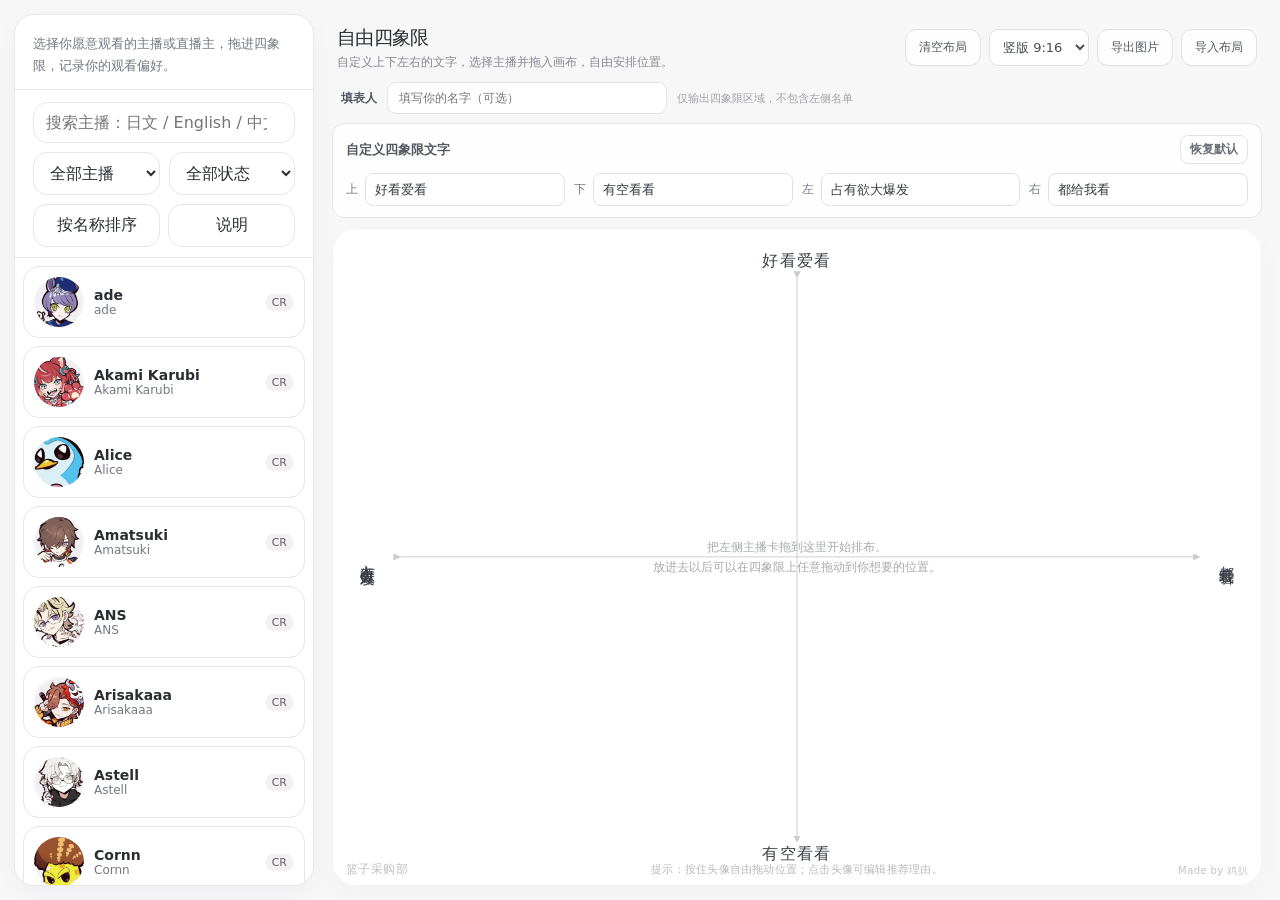
==== free-quadrant.html @ ad7098bc "Add files via upload" ====
<!doctype html>
<html lang="zh-CN">
<head>
<meta charset="utf-8">
<meta name="viewport" content="width=device-width, initial-scale=1">
<title>VTuber 观看偏好四象限</title>
<style>
:root{--bg:#f3f1f2;--panel:#ffffff;--ink:#262429;--muted:#76727a;--line:#ded8de;--deep:#31333a;--shadow:0 14px 36px rgba(61,53,61,.08)}
*{box-sizing:border-box}
html,body{height:100%}
body{margin:0;font-family:"Noto Sans SC","PingFang SC","Microsoft YaHei","Source Han Sans SC","Noto Sans CJK SC",system-ui,sans-serif;background:linear-gradient(180deg,#f8f6f7,#f0edf0);color:var(--ink);overflow:hidden}
button,input,select{font:inherit}
button{cursor:pointer}
.serif{font-family:"Noto Sans SC","PingFang SC","Microsoft YaHei","Source Han Sans SC","Noto Sans CJK SC",system-ui,sans-serif}
.app{display:grid;grid-template-columns:300px minmax(0,1fr);gap:14px;height:100vh;padding:14px}
.panel{background:var(--panel);border:1px solid var(--line);border-radius:22px;box-shadow:var(--shadow);overflow:hidden;min-width:0}
.main{background:transparent;border:none;box-shadow:none;overflow:visible}
.sidebar{display:flex;flex-direction:column;min-height:0}
.side-head{padding:18px 18px 12px;border-bottom:1px solid var(--line)}
.side-head h1{display:none}
.side-head p{margin:0;font-size:13px;line-height:1.7;color:var(--muted)}
.controls{padding:12px 18px 10px;display:grid;grid-template-columns:1fr 1fr;gap:9px;border-bottom:1px solid var(--line)}
.controls input,.controls select,.controls button{width:100%;border:1px solid var(--line);border-radius:14px;padding:10px 12px;background:#fff;color:var(--ink)}
.controls .search{grid-column:1/-1}
.controls .actions{grid-column:1/-1;display:flex;gap:8px}
.list{flex:1;overflow:auto;padding:8px;display:flex;flex-direction:column;gap:8px;min-height:0}
.member{display:grid;grid-template-columns:50px 1fr auto;align-items:center;gap:10px;padding:10px;border:1px solid var(--line);border-radius:16px;background:#fff;transition:.15s ease}
.member:hover{transform:translateY(-1px);box-shadow:0 6px 18px rgba(70,40,50,.07)}
.member.dragging{opacity:.55}
.avatar{width:50px;height:50px;border-radius:50%;display:grid;place-items:center;color:#fff;font-weight:700;font-size:14px;user-select:none;box-shadow:inset 0 0 0 2px rgba(255,255,255,.18)}
.member .meta{min-width:0}
.member strong,.member span{display:block;white-space:nowrap;overflow:hidden;text-overflow:ellipsis}
.member strong{font-size:14px}
.member span{font-size:12px;color:var(--muted)}
.member small{padding:2px 7px;border-radius:999px;background:#f5f0f2;color:#675f68;font-size:11px}
.main{display:flex;flex-direction:column;min-height:0;padding:10px 10px 0}
.topbar{display:flex;justify-content:space-between;align-items:flex-start;gap:10px;flex-wrap:wrap;margin-bottom:8px;padding:2px 6px 0}
.topbar h2{margin:0 0 4px;font-size:19px;font-weight:600;color:#3a3940}
.topbar p{margin:0;color:var(--muted);font-size:12.5px;line-height:1.55}
.topbar .btns{display:flex;gap:8px;flex-wrap:wrap}
.toolbtn{border:1px solid var(--line);border-radius:12px;padding:9px 12px;background:#fff;color:#403c43}
.toolbtn:hover{border-color:#d7bcc6;background:#fff9fb}
.stage{flex:1;min-height:0;display:flex;padding:0}
.board{position:relative;flex:1;width:100%;height:100%;min-height:0;background:transparent;border:none;border-radius:28px;box-shadow:none;overflow:hidden}
.board::before{content:"";position:absolute;inset:0;background:linear-gradient(90deg,#f6eaf0 0 50%,#e8f0f7 50% 100%)}
.board::after{content:"";position:absolute;inset:0;background:linear-gradient(180deg,transparent 0 50%,transparent 50% 100%)}
.board-frame{position:absolute;inset:0;border-radius:28px;box-shadow:inset 0 0 0 1px rgba(95,92,102,.16);pointer-events:none;z-index:1}
.board-credit{position:absolute;right:16px;bottom:11px;z-index:2;pointer-events:none;display:flex;flex-direction:column;align-items:flex-end;gap:4px;font-family:"Noto Sans SC","Microsoft YaHei",system-ui,sans-serif;color:#707078;letter-spacing:.025em}.board-credit .byline{font-size:9px;font-weight:400;opacity:.48}.board-credit .dept{font-size:12px;font-weight:400;opacity:.48}
@media(max-width:980px){.board-credit{right:10px;bottom:8px;font-size:9px;opacity:.30}}

.quad-overlay{position:absolute;inset:0;pointer-events:none;background:linear-gradient(180deg,transparent 0 50%,rgba(237,232,246,.92) 50% 100%),linear-gradient(90deg,transparent 0 50%,rgba(232,241,233,.92) 50% 100%);mix-blend-mode:multiply;opacity:.96}
.axis-svg{position:absolute;inset:0;pointer-events:none}
.axis-label{position:absolute;z-index:2;font-weight:600;color:var(--deep);text-shadow:none;letter-spacing:.01em;font-family:"Noto Sans SC","PingFang SC","Microsoft YaHei","Source Han Sans SC","Noto Sans CJK SC",system-ui,sans-serif}
.axis-label.top{top:26px;left:50%;transform:translateX(-50%);font-size:clamp(17px,1.45vw,24px)}
.axis-label.bottom{bottom:24px;left:50%;transform:translateX(-50%);font-size:clamp(17px,1.45vw,24px)}
.axis-label.left{left:24px;top:50%;transform:translateY(-50%);writing-mode:vertical-rl;font-size:clamp(16px,1.35vw,22px)}
.axis-label.right{right:24px;top:50%;transform:translateY(-50%);writing-mode:vertical-rl;font-size:clamp(16px,1.35vw,22px)}
.board-hint{position:absolute;inset:auto 0 14px 0;text-align:center;z-index:2;color:#8f8a92;font-size:11.5px;pointer-events:none;letter-spacing:.02em}
.placed-layer{position:absolute;inset:0;z-index:4}
.card{position:absolute;transform:translate(-50%,-50%);display:flex;flex-direction:column;align-items:center;gap:6px;min-width:92px;max-width:170px;touch-action:none;user-select:none}
.card.selected .avatar{outline:3px solid rgba(229,57,85,.18)}
.card .avatar{width:64px;height:64px;font-size:15px;box-shadow:0 8px 18px rgba(70,40,50,.12)}
.card .name{font-size:13px;font-weight:700;text-align:center;line-height:1.2;padding:0 4px;word-break:break-word}
.card .sub{font-size:11px;color:var(--muted);text-align:center;line-height:1.2;padding:0 4px}
.card .note{font-size:12px;line-height:1.35;text-align:center;color:#55545a;background:none;border:0;border-radius:0;padding:0;max-width:180px;white-space:nowrap;overflow:hidden;text-overflow:ellipsis;box-shadow:none;cursor:pointer}
.card .note-input{width:148px;min-height:46px;max-height:110px;resize:vertical;overflow:auto;border:1px solid #e4cfd9;border-radius:10px;background:rgba(255,255,255,.95);padding:6px 8px;font-size:12px;line-height:1.4;font-family:inherit;color:#49414a;text-align:left;touch-action:auto;user-select:text;outline-offset:2px;box-shadow:0 4px 12px rgba(70,40,50,.05)}.card .note-input:focus{outline:2px solid #eeafc0}.card .edit-row{display:flex;align-items:flex-start;gap:4px}.card .confirm-note{border:0;border-radius:0;padding:4px 5px;background:transparent;color:#59605f;font-weight:500;font-size:20px;cursor:pointer}.card .confirm-note:hover{color:#222}.card .tools{display:none;position:absolute;top:-12px;right:-4px;gap:4px}
.card.selected .tools{display:flex}
.iconbtn{width:26px;height:26px;border-radius:999px;border:1px solid #e6d7de;background:#fff;color:#665f68;display:grid;place-items:center;padding:0;box-shadow:0 4px 10px rgba(70,40,50,.06)}
.empty{position:absolute;inset:0;display:grid;place-items:center;padding:30px;text-align:center;color:#8c8790;z-index:1;pointer-events:none;font-size:13px;line-height:1.7}
@media(max-width:980px){body{overflow:auto} .app{grid-template-columns:1fr;height:auto;min-height:100vh} .sidebar{max-height:40vh} .main{min-height:70vh;padding:10px 0 0} .topbar{padding:0 8px} .stage{min-height:72vh} .board{width:100%;height:100%;border-radius:22px}}

/* Editorial redesign: a quiet, unified color field and precise center-cross geometry. */
:root { --ink:#2a2d34; --muted:#737781; --line:#e6e6e8; --deep:#34373e; --shadow:0 14px 34px rgba(30,34,44,.055); }
body { background:#f7f7f8; color:var(--ink); }
.app { gap:14px; padding:14px; }
.panel.sidebar { background:#fff; border:1px solid #e8e8ea; border-radius:20px; box-shadow:0 8px 25px rgba(34,37,45,.035); }
.main { padding:5px 4px 0; }
.topbar { margin:0 0 12px; padding:6px 5px 0; align-items:center; }
.topbar h2 { margin:0 0 3px; font-size:19px; font-weight:590; letter-spacing:-.035em; color:#292d34; }
.topbar p { color:#868791; font-size:12px; line-height:1.35; max-width:690px; }
.toolbtn { border:1px solid #e2e3e6; border-radius:11px; color:#555963; font-size:12px; font-weight:500; padding:9px 13px; background:rgba(255,255,255,.76); box-shadow:0 1px 1px rgba(30,35,43,.018); }
.toolbtn:hover { background:#fff; border-color:#c9cbd0; }
.stage { display:flex; flex:1; min-height:0; padding:0; }
.board { position:relative; flex:1; width:100%; height:100%; min-height:0; border-radius:24px; overflow:hidden; background:#f4ebef; box-shadow:0 10px 30px rgba(47,47,53,.035); }
.board::before,.board::after,.quad-overlay { display:none !important; }
.board-frame { z-index:3; border-radius:24px; box-shadow:inset 0 0 0 1px rgba(40,45,52,.075); }
.quad-grid { position:absolute; inset:0; display:grid; grid-template-columns:1fr 1fr; grid-template-rows:1fr 1fr; pointer-events:none; z-index:0; }
.quad { min-width:0; min-height:0; }
.q-pink { background:#f4e8ed; }
.q-blue { background:#e8eef5; }
.q-purple { background:#eee9f3; }
.q-green { background:#e7eee8; }
.axis-svg { position:absolute; inset:0; width:100%; height:100%; display:block; z-index:1; pointer-events:none; }
.axis-svg line { stroke:#555760; stroke-width:1.2; opacity:.72; }
.axis-svg marker path { fill:#555760; }
.axis-label { z-index:2; font-family:"Noto Sans SC","PingFang SC","Microsoft YaHei","Source Han Sans SC","Noto Sans CJK SC",system-ui,sans-serif; font-weight:500; color:#383b41 !important; letter-spacing:.09em; text-shadow:none; }
.axis-label.top { top:23px; font-size:clamp(16px,1.25vw,21px); }
.axis-label.bottom { bottom:21px; font-size:clamp(16px,1.25vw,21px); }
.axis-label.left { left:26px; font-size:clamp(15px,1.15vw,19px); }
.axis-label.right { right:26px; font-size:clamp(15px,1.15vw,19px); }
.board-hint { color:#777b84; font-size:10.5px; bottom:9px; opacity:.75; }
.empty { color:#747680; font-size:12px; line-height:1.7; }
.placed-layer { z-index:5; }
@media(max-width:980px) { .main{padding:10px 0 0} .stage{min-height:72vh} .board{border-radius:20px} .axis-label.left{left:12px}.axis-label.right{right:12px} }


/* v1455: minimal white canvas while retaining free-drag coordinates */
.board { background:#ffffff; box-shadow:0 10px 30px rgba(39,43,49,.025); }
.quad-grid .quad { background:#ffffff !important; }
.board-frame { box-shadow:inset 0 0 0 1px rgba(49,53,61,.065); }
.axis-svg line { stroke:#b9babd; stroke-width:1; opacity:.75; }
.axis-svg marker path { fill:#b9babd; }
.axis-label { color:#3c4047 !important; font-weight:500; }
.board-hint { color:#a0a2a7; }
.empty { color:#a7a9ad; }

.mobile-instruction[hidden]{display:none!important}
/* Mobile adaptation: canvas-first, searchable bottom drawer. */
.mobile-open,.drawer-handle,.drawer-backdrop,.mobile-instruction{display:none}
@media(max-width:980px){
 html,body{height:100%;overflow:hidden}
 body{background:#fff}
 .app{height:100dvh;min-height:0;display:block;padding:0;overflow:hidden}
 .main{height:100dvh;padding:10px 8px max(8px,env(safe-area-inset-bottom));display:flex;flex-direction:column;overflow:hidden}
 .topbar{flex:0 0 auto;margin:0 0 8px;padding:2px 3px;gap:5px;align-items:center}
 .topbar h2{font-size:15px;margin:0}
 .topbar p{display:none}
 .topbar .btns{gap:4px}
 .topbar .toolbtn{font-size:10px;padding:7px 8px;border-radius:9px}
 .mobile-open{display:inline-flex;align-items:center;gap:5px;background:#30353d;color:#fff;border:0;border-radius:10px;padding:9px 11px;font-size:12px;min-height:36px}
 .stage{flex:1;min-height:0;padding:0;display:flex}
 .board{height:100%;width:100%;min-height:0;min-width:0;border-radius:14px;flex:1}
 .board-frame{border-radius:14px}
 .axis-label.top{top:14px;font-size:13px;letter-spacing:.04em}
 .axis-label.bottom{bottom:14px;font-size:13px;letter-spacing:.04em}
 .axis-label.left{left:4px;font-size:12px;letter-spacing:.03em}
 .axis-label.right{right:4px;font-size:12px;letter-spacing:.03em}
 .board-hint,.empty{display:none !important}
 .card{min-width:58px;max-width:112px;gap:3px}
 .card .avatar{width:47px;height:47px;font-size:12px}
 .card .name{font-size:10px;line-height:1.1}
 .card .sub{font-size:9px;line-height:1.1}
 .card .note{font-size:10px;max-width:104px}
 .card .note-input{width:118px;font-size:12px;min-height:37px}
 .card .confirm-note{font-size:18px}
 .sidebar{position:fixed;z-index:40;left:0;right:0;bottom:0;top:auto;height:min(76dvh,680px);max-height:none!important;border-radius:20px 20px 0 0!important;background:#fff;box-shadow:0 -15px 55px rgba(0,0,0,.17)!important;transform:translateY(105%);transition:transform .25s ease;display:flex;overflow:hidden}
 .sidebar.is-open{transform:translateY(0)}
 .drawer-handle{display:block;width:38px;height:4px;background:#d3d4d8;border-radius:99px;margin:10px auto 0}
 .side-head{padding:9px 18px 11px}
 .side-head p{font-size:12px}
 .controls{padding:10px 12px}
 .list{overflow-y:auto;overscroll-behavior:contain;-webkit-overflow-scrolling:touch}
 .member{touch-action:manipulation;cursor:pointer}
 .member.is-picked{border-color:#586779;background:#f3f6f9;outline:1px solid #8997a7}
 .drawer-backdrop{display:none;position:fixed;inset:0;z-index:35;background:rgba(20,24,32,.25)}
 .drawer-backdrop.is-open{display:block}
 .mobile-instruction{display:block;position:absolute;left:50%;bottom:40px;transform:translateX(-50%);z-index:8;background:#30353de8;color:#fff;border-radius:20px;padding:9px 13px;font-size:11px;white-space:nowrap;pointer-events:none}
 .card .tools{top:-11px;right:3px}
}
@media(max-width:540px) and (orientation:landscape){.sidebar{height:94dvh}.topbar h2{font-size:13px}.topbar .toolbtn{padding:5px 6px}.topbar{margin-bottom:4px}}

.creator-line{display:flex;align-items:center;gap:10px;padding:0 9px 9px;color:#555963;font-size:12px;flex:0 0 auto}
.creator-line label{font-weight:600;white-space:nowrap}
.creator-line input{flex:0 1 280px;min-width:110px;border:1px solid #e1e3e8;background:white;border-radius:9px;padding:8px 11px;font:inherit;color:#343740;outline:none}
.creator-line input:focus{border-color:#959dab}
.creator-line span{font-size:11px;color:#a1a2a6}
@media(max-width:980px){.creator-line{padding:0 4px 7px;gap:7px}.creator-line input{flex:1;max-width:230px;padding:7px 9px}.creator-line span{display:none}}

/* Credits live inside the quadrant frame near the bottom corners. */
.stage{flex-direction:column;}
.stage>.board{flex:1 1 auto;height:auto;min-height:0;}
.board-footer{position:absolute;left:0;right:0;bottom:8px;z-index:2;pointer-events:none;display:flex;align-items:flex-end;justify-content:space-between;gap:12px;padding:0 14px;font-family:"Noto Sans SC","PingFang SC","Microsoft YaHei",system-ui,sans-serif;letter-spacing:.025em;}
.board-footer .footer-dept{font-size:12px;font-weight:500;color:rgba(112,112,120,.46);}
.board-footer .footer-byline{font-size:10px;font-weight:400;color:rgba(112,112,120,.42);}
@media(max-width:980px){.stage>.board{height:auto;min-height:0}.board-footer{bottom:7px;padding:0 10px}.board-footer .footer-dept{font-size:11px}.board-footer .footer-byline{font-size:9px}}

.axis-editor{margin:0 0 10px;padding:11px 13px;border:1px solid #e3e5e9;border-radius:12px;background:rgba(255,255,255,.86);display:flex;flex-direction:column;gap:9px}
.axis-editor-head{display:flex;align-items:center;justify-content:space-between;gap:10px;color:#555963;font-size:13px;font-weight:600}
.axis-editor-head button{border:1px solid #e1e3e8;background:#fff;border-radius:8px;padding:5px 9px;color:#6c7079;font-size:12px;cursor:pointer}
.axis-fields{display:grid;grid-template-columns:repeat(4,minmax(0,1fr));gap:9px}
.axis-fields label{display:flex;align-items:center;gap:7px;color:#777b84;font-size:12px;min-width:0}
.axis-fields input{min-width:0;width:100%;box-sizing:border-box;border:1px solid #dfe1e6;border-radius:8px;padding:8px 9px;background:#fff;color:#383b41;font:inherit;font-size:13px;outline:none}
.axis-fields input:focus{border-color:#9ba4b5;box-shadow:0 0 0 2px rgba(155,164,181,.12)}
@media(max-width:980px){.axis-editor{margin:0 0 8px;padding:9px}.axis-fields{grid-template-columns:repeat(2,minmax(0,1fr));gap:8px}.axis-fields input{padding:7px 8px}}

/* One exclusive kami-oshi, drawn with browser-native CSS + SVG (no image asset). */
.card .oshi-avatar-wrap{position:relative;width:64px;height:64px;flex:none;overflow:visible}
.card .oshi-avatar-wrap>.avatar{width:100%;height:100%;box-sizing:border-box}
.card.is-oshi .oshi-avatar-wrap>.avatar{outline:3px solid #e2aa31;outline-offset:1px;box-shadow:0 0 0 1px rgba(255,228,159,.8),0 0 9px rgba(224,168,49,.18)}
.card.is-oshi.selected .avatar{outline:3px solid #e2aa31}
.oshi-arc{position:absolute;inset:-12px -12px auto auto;width:calc(100% + 24px);height:calc(100% + 24px);overflow:visible;pointer-events:none;filter:drop-shadow(0 1px 1px rgba(255,255,255,.7))}
.oshi-arc text{font-family:"Noto Sans SC","PingFang SC","Microsoft YaHei",sans-serif;font-size:22px;font-weight:800;fill:#bd8514;stroke:#fff9e8;stroke-width:2.8px;paint-order:stroke fill;letter-spacing:1px}
.card .iconbtn.oshi-toggle{width:auto;min-width:56px;border-radius:13px;font-size:11px;font-weight:650;padding:0 7px;white-space:nowrap}
.card.is-oshi .iconbtn.oshi-toggle{color:#8c6316;border-color:#e5c57b;background:#fff6df}
@media(max-width:980px){.card .oshi-avatar-wrap{width:47px;height:47px}.oshi-arc{inset:-10px -10px auto auto;width:calc(100% + 20px);height:calc(100% + 20px)}}

/* Stable selection toolbar outside draggable avatars; touch-friendly. */
.selection-bar[hidden]{display:none!important}
.selection-bar{display:flex;flex:0 0 auto;align-items:center;gap:8px;min-height:38px;padding:5px 10px;margin:0 8px 8px;border:1px solid #e5e2dc;border-radius:11px;background:#fffdf9;box-shadow:0 2px 9px rgba(40,35,24,.035);font-family:inherit}
.selection-name{font-size:12px;font-weight:650;color:#555760;min-width:0;overflow:hidden;text-overflow:ellipsis;white-space:nowrap;flex:1}
.selection-bar button{touch-action:manipulation;white-space:nowrap;border-radius:8px;padding:7px 10px;border:1px solid #e7e2d5;background:white;color:#4b4f55;font-size:12px;cursor:pointer}
.selection-bar .selection-oshi{border-color:#e1be72;background:#fff8e8;color:#9c6d17;font-weight:700}
.selection-bar .selection-oshi.is-active{background:#e4ac34;color:#fff;border-color:#cb9829}
.selection-bar .selection-close{font-size:17px;padding:4px 9px}
.card .tools .oshi-toggle{display:none!important}
@media(max-width:980px){.selection-bar{margin:0 4px 6px;padding:4px 6px;gap:4px;min-height:32px}.selection-bar button{padding:6px 7px;font-size:10px}.selection-name{font-size:10px}}
</style>
</head>
<body>
<div class="drawer-backdrop" id="drawerBackdrop"></div>
<div class="app">
  <aside class="panel sidebar" id="mobileDrawer">
    <div class="drawer-handle"></div>
    <div class="side-head">
      
      <p>选择你愿意观看的主播或直播主，拖进四象限，记录你的观看偏好。</p>
    </div>
    <div class="controls">
      <input id="search" class="search" type="search" placeholder="搜索主播：日文 / English / 中文">
      <select id="branch" aria-label="所属团体"><option value="all">全部主播</option><option value="NIJISANJI">NIJISANJI</option><option value="VSPO">VSPO!</option><option value="CR">Crazy Raccoon</option><option value="NEO">Neo-Porte</option></select>
      <select id="status"><option value="all">全部状态</option><option value="placed">只看已放置</option><option value="unplaced">只看未放置</option></select>
      <div class="actions"><button id="toggleSort">按名称排序</button><button id="help">说明</button></div>
    </div>
    <div id="list" class="list"></div>
  </aside>

  <main class="panel main">
    <div class="topbar">
      <div>
        <h2>自由四象限</h2>
        <p>自定义上下左右的文字，选择主播并拖入画布，自由安排位置。</p>
      </div>
      <div class="btns">
        <button type="button" class="mobile-open" id="mobileOpen">☰ 选主播</button>
        <button class="toolbtn" id="clear">清空布局</button>
        <select id="exportRatio" aria-label="导出图片比例" title="选择图片比例" style="border:1px solid #dfe1e5;border-radius:9px;background:#fff;color:#4a4d55;padding:8px 9px;font-size:13px"><option value="portrait">竖版 9:16</option><option value="landscape">横版 4:3</option></select>
        <button class="toolbtn" id="export">导出图片</button>
        <button class="toolbtn" id="import">导入布局</button>
      </div>
    </div>
    <div class="creator-line"><label for="creatorName">填表人</label><input id="creatorName" type="text" maxlength="40" placeholder="填写你的名字（可选）" autocomplete="off" aria-label="填表人名字"><span>仅输出四象限区域，不包含左侧名单</span></div>
    <section class="axis-editor" aria-label="自定义四象限文字">
      <div class="axis-editor-head"><span>自定义四象限文字</span><button type="button" id="resetAxisLabels">恢复默认</button></div>
      <div class="axis-fields">
        <label for="axisTop">上 <input id="axisTop" type="text" maxlength="24" value="好看爱看" aria-label="上方文字"></label>
        <label for="axisBottom">下 <input id="axisBottom" type="text" maxlength="24" value="有空看看" aria-label="下方文字"></label>
        <label for="axisLeft">左 <input id="axisLeft" type="text" maxlength="24" value="占有欲大爆发" aria-label="左侧文字"></label>
        <label for="axisRight">右 <input id="axisRight" type="text" maxlength="24" value="都给我看" aria-label="右侧文字"></label>
      </div>
    </section>
    <div id="selectionBar" class="selection-bar" hidden><span id="selectionName" class="selection-name"></span><button type="button" id="selectionOshi" class="selection-oshi">设为神推</button><button type="button" id="selectionEdit" class="selection-edit">编辑理由</button><button type="button" id="selectionClose" class="selection-close" aria-label="取消选中">×</button></div>
    <div class="stage">
      <div id="board" class="board">
        <div class="board-frame"></div>
        <div class="quad-grid" aria-hidden="true"><div class="quad q-pink"></div><div class="quad q-blue"></div><div class="quad q-purple"></div><div class="quad q-green"></div></div>
        
        <svg class="axis-svg" viewBox="0 0 1000 760" preserveAspectRatio="none" aria-hidden="true">
          <defs>
            <marker id="arrowEnd" markerWidth="8" markerHeight="8" refX="4" refY="4" orient="auto">
              <path d="M0,0 L8,4 L0,8 z" fill="#555760"></path>
            </marker>
          </defs>
          <line x1="500" y1="54" x2="500" y2="706" stroke="#555760" stroke-width="1.2" marker-start="url(#arrowEnd)" marker-end="url(#arrowEnd)"/>
          <line x1="70" y1="380" x2="930" y2="380" stroke="#555760" stroke-width="1.2" marker-start="url(#arrowEnd)" marker-end="url(#arrowEnd)"/>
        </svg>
        <div class="axis-label top">好看爱看</div>
        <div class="axis-label bottom">有空看看</div>
        <div class="axis-label left">占有欲大爆发</div>
        <div class="axis-label right">都给我看</div>
        <div id="empty" class="empty">把左侧主播卡拖到这里开始排布。<br>放进去以后可以在四象限上任意拖动到你想要的位置。</div>
        <div id="placed" class="placed-layer"></div>
        <div class="mobile-instruction" id="mobileInstruction" hidden>点击画布放置所选主播</div>
        <div class="board-hint">提示：按住头像自由拖动位置；点击头像可编辑推荐理由。</div>
        <div class="board-footer" aria-hidden="true"><span class="footer-dept">篮子采购部</span><span class="footer-byline">Made by 鸡扒</span></div>
      </div>
    </div>
  </main>
</div>

<script>
const MEMBERS = [
  {
    "id": "jp-1",
    "branch": "JP",
    "jp": "愛園愛美",
    "en": "Aizono Manami",
    "cn": "",
    "aliases": []
  },
  {
    "id": "jp-2",
    "branch": "JP",
    "jp": "赤城ウェン",
    "en": "Akagi Wen",
    "cn": "",
    "aliases": []
  },
  {
    "id": "jp-3",
    "branch": "JP",
    "jp": "赤羽葉子",
    "en": "Akabane Youko",
    "cn": "",
    "aliases": []
  },
  {
    "id": "jp-4",
    "branch": "JP",
    "jp": "明楽レイ",
    "en": "Akira Ray",
    "cn": "",
    "aliases": []
  },
  {
    "id": "jp-5",
    "branch": "JP",
    "jp": "飛鳥ひな",
    "en": "Asuka Hina",
    "cn": "",
    "aliases": []
  },
  {
    "id": "jp-6",
    "branch": "JP",
    "jp": "天ヶ瀬むゆ",
    "en": "Amagase Muyu",
    "cn": "",
    "aliases": []
  },
  {
    "id": "jp-7",
    "branch": "JP",
    "jp": "天宮こころ",
    "en": "Amamiya Kokoro",
    "cn": "",
    "aliases": []
  },
  {
    "id": "jp-8",
    "branch": "JP",
    "jp": "雨森小夜",
    "en": "Amemori Sayo",
    "cn": "",
    "aliases": []
  },
  {
    "id": "jp-9",
    "branch": "JP",
    "jp": "アルス・アルマル",
    "en": "Ars Almal",
    "cn": "",
    "aliases": []
  },
  {
    "id": "jp-10",
    "branch": "JP",
    "jp": "アンジュ・カトリーナ",
    "en": "Ange Katrina",
    "cn": "安洁·卡特莉娜",
    "aliases": []
  },
  {
    "id": "jp-11",
    "branch": "JP",
    "jp": "イ ロハ",
    "en": "Lee Roha",
    "cn": "",
    "aliases": []
  },
  {
    "id": "jp-12",
    "branch": "JP",
    "jp": "家長むぎ",
    "en": "Ienaga Mugi",
    "cn": "",
    "aliases": []
  },
  {
    "id": "jp-13",
    "branch": "JP",
    "jp": "五十嵐梨花",
    "en": "Igarashi Rika",
    "cn": "",
    "aliases": []
  },
  {
    "id": "jp-14",
    "branch": "JP",
    "jp": "石神のぞみ",
    "en": "Ishigami Nozomi",
    "cn": "",
    "aliases": []
  },
  {
    "id": "jp-15",
    "branch": "JP",
    "jp": "五木左京",
    "en": "Itsuki Sakyo",
    "cn": "",
    "aliases": []
  },
  {
    "id": "jp-16",
    "branch": "JP",
    "jp": "伊波ライ",
    "en": "Inami Rai",
    "cn": "",
    "aliases": []
  },
  {
    "id": "jp-17",
    "branch": "JP",
    "jp": "戌亥とこ",
    "en": "Inui Toko",
    "cn": "戌亥床",
    "aliases": []
  },
  {
    "id": "jp-18",
    "branch": "JP",
    "jp": "イブラヒム",
    "en": "Ibrahim",
    "cn": "易卜拉欣",
    "aliases": []
  },
  {
    "id": "jp-19",
    "branch": "JP",
    "jp": "宇佐美リト",
    "en": "Usami Rito",
    "cn": "",
    "aliases": []
  },
  {
    "id": "jp-20",
    "branch": "JP",
    "jp": "宇志海いちご",
    "en": "Ushimi Ichigo",
    "cn": "",
    "aliases": []
  },
  {
    "id": "jp-21",
    "branch": "JP",
    "jp": "卯月コウ",
    "en": "Uzuki Kou",
    "cn": "",
    "aliases": []
  },
  {
    "id": "jp-22",
    "branch": "JP",
    "jp": "海妹四葉",
    "en": "Umise Yotsuha",
    "cn": "",
    "aliases": []
  },
  {
    "id": "jp-23",
    "branch": "JP",
    "jp": "エクス・アルビオ",
    "en": "Ex Albio",
    "cn": "",
    "aliases": []
  },
  {
    "id": "jp-24",
    "branch": "JP",
    "jp": "エトナ クリムソン",
    "en": "Etna Crimson",
    "cn": "",
    "aliases": []
  },
  {
    "id": "jp-25",
    "branch": "JP",
    "jp": "えま★おうがすと",
    "en": "Emma August",
    "cn": "",
    "aliases": []
  },
  {
    "id": "jp-26",
    "branch": "JP",
    "jp": "エリー・コニファー",
    "en": "Eli Conifer",
    "cn": "",
    "aliases": []
  },
  {
    "id": "jp-27",
    "branch": "JP",
    "jp": "える",
    "en": "Elu",
    "cn": "艾露",
    "aliases": []
  },
  {
    "id": "jp-28",
    "branch": "JP",
    "jp": "オ ジユ",
    "en": "Oh Jiyu",
    "cn": "",
    "aliases": []
  },
  {
    "id": "jp-29",
    "branch": "JP",
    "jp": "男虎",
    "en": "Onotora",
    "cn": "",
    "aliases": []
  },
  {
    "id": "jp-30",
    "branch": "JP",
    "jp": "オリバー・エバンス",
    "en": "Oliver Evans",
    "cn": "",
    "aliases": []
  },
  {
    "id": "jp-31",
    "branch": "JP",
    "jp": "魁星",
    "en": "Kaisei",
    "cn": "",
    "aliases": []
  },
  {
    "id": "jp-32",
    "branch": "JP",
    "jp": "甲斐田晴",
    "en": "Kaida Haru",
    "cn": "甲斐田晴",
    "aliases": []
  },
  {
    "id": "jp-33",
    "branch": "JP",
    "jp": "加賀美ハヤト",
    "en": "Kagami Hayato",
    "cn": "加贺美隼人",
    "aliases": []
  },
  {
    "id": "jp-34",
    "branch": "JP",
    "jp": "語部紡",
    "en": "Kataribe Tsumugu",
    "cn": "",
    "aliases": []
  },
  {
    "id": "jp-35",
    "branch": "JP",
    "jp": "蝸堂みかる",
    "en": "Kadou Mikaru",
    "cn": "",
    "aliases": []
  },
  {
    "id": "jp-36",
    "branch": "JP",
    "jp": "叶",
    "en": "Kanae",
    "cn": "叶",
    "aliases": [
      "kanae"
    ]
  },
  {
    "id": "jp-37",
    "branch": "JP",
    "jp": "鏑木ろこ",
    "en": "Kaburaki Roco",
    "cn": "",
    "aliases": []
  },
  {
    "id": "jp-38",
    "branch": "JP",
    "jp": "神永タイガ",
    "en": "Kaminaga Taiga",
    "cn": "",
    "aliases": []
  },
  {
    "id": "jp-39",
    "branch": "JP",
    "jp": "神田笑一",
    "en": "Kanda Shoichi",
    "cn": "",
    "aliases": []
  },
  {
    "id": "jp-40",
    "branch": "JP",
    "jp": "ガオン",
    "en": "Gaon",
    "cn": "",
    "aliases": []
  },
  {
    "id": "jp-41",
    "branch": "JP",
    "jp": "綺沙良",
    "en": "Kisara",
    "cn": "",
    "aliases": []
  },
  {
    "id": "jp-42",
    "branch": "JP",
    "jp": "北小路ヒスイ",
    "en": "Kitakoji Hisui",
    "cn": "",
    "aliases": []
  },
  {
    "id": "jp-43",
    "branch": "JP",
    "jp": "北見遊征",
    "en": "Kitami Yusei",
    "cn": "",
    "aliases": []
  },
  {
    "id": "jp-44",
    "branch": "JP",
    "jp": "雲母たまこ",
    "en": "Kirara Tamako",
    "cn": "",
    "aliases": []
  },
  {
    "id": "jp-45",
    "branch": "JP",
    "jp": "ギルザレンⅢ世",
    "en": "Gilzaren III",
    "cn": "",
    "aliases": []
  },
  {
    "id": "jp-46",
    "branch": "JP",
    "jp": "葛葉",
    "en": "Kuzuha",
    "cn": "葛叶",
    "aliases": [
      "kuzuha"
    ]
  },
  {
    "id": "jp-47",
    "branch": "JP",
    "jp": "倉持めると",
    "en": "Kuramochi Meruto",
    "cn": "",
    "aliases": []
  },
  {
    "id": "jp-48",
    "branch": "JP",
    "jp": "九里詠太",
    "en": "Kuri Eita",
    "cn": "",
    "aliases": []
  },
  {
    "id": "jp-49",
    "branch": "JP",
    "jp": "来栖夏芽",
    "en": "Kurusu Natsume",
    "cn": "",
    "aliases": []
  },
  {
    "id": "jp-50",
    "branch": "JP",
    "jp": "黒井しば",
    "en": "Kuroi Shiba",
    "cn": "",
    "aliases": []
  },
  {
    "id": "jp-51",
    "branch": "JP",
    "jp": "剣持刀也",
    "en": "Kenmochi Toya",
    "cn": "剑持刀也",
    "aliases": []
  },
  {
    "id": "jp-52",
    "branch": "JP",
    "jp": "弦月藤士郎",
    "en": "Genzuki Tojiro",
    "cn": "",
    "aliases": []
  },
  {
    "id": "jp-53",
    "branch": "JP",
    "jp": "小々波いるか",
    "en": "Kokonami Iruka",
    "cn": "",
    "aliases": []
  },
  {
    "id": "jp-54",
    "branch": "JP",
    "jp": "小清水透",
    "en": "Koshimizu Toru",
    "cn": "",
    "aliases": []
  },
  {
    "id": "jp-55",
    "branch": "JP",
    "jp": "梢桃音",
    "en": "Kozue Mone",
    "cn": "",
    "aliases": []
  },
  {
    "id": "jp-56",
    "branch": "JP",
    "jp": "小柳ロウ",
    "en": "Koyanagi Rou",
    "cn": "",
    "aliases": []
  },
  {
    "id": "jp-57",
    "branch": "JP",
    "jp": "佐伯イッテツ",
    "en": "Saiki Ittetsu",
    "cn": "",
    "aliases": []
  },
  {
    "id": "jp-58",
    "branch": "JP",
    "jp": "三枝明那",
    "en": "Saegusa Akina",
    "cn": "三枝明那",
    "aliases": []
  },
  {
    "id": "jp-59",
    "branch": "JP",
    "jp": "早乙女ベリー",
    "en": "Saotome Berry",
    "cn": "",
    "aliases": []
  },
  {
    "id": "jp-60",
    "branch": "JP",
    "jp": "榊ネス",
    "en": "Sakaki Ness",
    "cn": "",
    "aliases": []
  },
  {
    "id": "jp-61",
    "branch": "JP",
    "jp": "酒寄颯馬",
    "en": "Sakayori Soma",
    "cn": "",
    "aliases": []
  },
  {
    "id": "jp-62",
    "branch": "JP",
    "jp": "桜凛月",
    "en": "Sakura Ritsuki",
    "cn": "",
    "aliases": []
  },
  {
    "id": "jp-63",
    "branch": "JP",
    "jp": "笹木咲",
    "en": "Sasaki Saku",
    "cn": "笹木咲",
    "aliases": []
  },
  {
    "id": "jp-64",
    "branch": "JP",
    "jp": "椎名唯華",
    "en": "Shiina Yuika",
    "cn": "椎名唯华",
    "aliases": []
  },
  {
    "id": "jp-65",
    "branch": "JP",
    "jp": "シェリン・バーガンディ",
    "en": "Shellin Burgundy",
    "cn": "",
    "aliases": []
  },
  {
    "id": "jp-66",
    "branch": "JP",
    "jp": "栞葉るり",
    "en": "Shioriha Ruri",
    "cn": "",
    "aliases": []
  },
  {
    "id": "jp-67",
    "branch": "JP",
    "jp": "司賀りこ",
    "en": "Shiga Riko",
    "cn": "",
    "aliases": []
  },
  {
    "id": "jp-68",
    "branch": "JP",
    "jp": "四季凪アキラ",
    "en": "Shikinagi Akira",
    "cn": "四季凪明乐",
    "aliases": []
  },
  {
    "id": "jp-69",
    "branch": "JP",
    "jp": "獅子堂あかり",
    "en": "Shishido Akari",
    "cn": "",
    "aliases": []
  },
  {
    "id": "jp-70",
    "branch": "JP",
    "jp": "シスター・クレア",
    "en": "Sister Claire",
    "cn": "",
    "aliases": []
  },
  {
    "id": "jp-71",
    "branch": "JP",
    "jp": "静凛",
    "en": "Shizuka Rin",
    "cn": "静凛",
    "aliases": []
  },
  {
    "id": "jp-72",
    "branch": "JP",
    "jp": "篠宮ゆの",
    "en": "Shinomiya Yuno",
    "cn": "",
    "aliases": []
  },
  {
    "id": "jp-73",
    "branch": "JP",
    "jp": "渋谷ハジメ",
    "en": "Shibuya Hajime",
    "cn": "涩谷初",
    "aliases": []
  },
  {
    "id": "jp-74",
    "branch": "JP",
    "jp": "白砂あやね",
    "en": "Shirasa Ayane",
    "cn": "",
    "aliases": []
  },
  {
    "id": "jp-75",
    "branch": "JP",
    "jp": "白雪巴",
    "en": "Shirayuki Tomoe",
    "cn": "",
    "aliases": []
  },
  {
    "id": "jp-76",
    "branch": "JP",
    "jp": "城瀬いすみ",
    "en": "Shirose Isumi",
    "cn": "",
    "aliases": []
  },
  {
    "id": "jp-77",
    "branch": "JP",
    "jp": "ジョー・力一",
    "en": "Joe Rikiichi",
    "cn": "小丑力一",
    "aliases": []
  },
  {
    "id": "jp-78",
    "branch": "JP",
    "jp": "周央サンゴ",
    "en": "Suo Sango",
    "cn": "周央珊瑚",
    "aliases": []
  },
  {
    "id": "jp-79",
    "branch": "JP",
    "jp": "健屋花那",
    "en": "Sukoya Kana",
    "cn": "",
    "aliases": []
  },
  {
    "id": "jp-80",
    "branch": "JP",
    "jp": "鈴木勝",
    "en": "Suzuki Masaru",
    "cn": "",
    "aliases": []
  },
  {
    "id": "jp-81",
    "branch": "JP",
    "jp": "鈴原るる",
    "en": "Suzuhara Lulu",
    "cn": "",
    "aliases": []
  },
  {
    "id": "jp-82",
    "branch": "JP",
    "jp": "皇れお",
    "en": "Sumeragi Reo",
    "cn": "",
    "aliases": []
  },
  {
    "id": "jp-83",
    "branch": "JP",
    "jp": "セフィナ",
    "en": "Seffyna",
    "cn": "",
    "aliases": []
  },
  {
    "id": "jp-84",
    "branch": "JP",
    "jp": "セラフ・ダズルガーデン",
    "en": "Seraph Dazzlegarden",
    "cn": "瑟拉夫·黛兹尔花园",
    "aliases": []
  },
  {
    "id": "jp-85",
    "branch": "JP",
    "jp": "千凛あゆむ",
    "en": "Senri Ayumu",
    "cn": "",
    "aliases": []
  },
  {
    "id": "jp-86",
    "branch": "JP",
    "jp": "ソ ナギ",
    "en": "So Nagi",
    "cn": "",
    "aliases": []
  },
  {
    "id": "jp-87",
    "branch": "JP",
    "jp": "ソフィア・ヴァレンタイン",
    "en": "Sophia Valentine",
    "cn": "",
    "aliases": []
  },
  {
    "id": "jp-88",
    "branch": "JP",
    "jp": "空星きらめ",
    "en": "Sorahoshi Kirame",
    "cn": "",
    "aliases": []
  },
  {
    "id": "jp-89",
    "branch": "JP",
    "jp": "鷹宮リオン",
    "en": "Takamiya Rion",
    "cn": "",
    "aliases": []
  },
  {
    "id": "jp-90",
    "branch": "JP",
    "jp": "立伝都々",
    "en": "Tachitsute Toto",
    "cn": "",
    "aliases": []
  },
  {
    "id": "jp-91",
    "branch": "JP",
    "jp": "珠乃井ナナ",
    "en": "Tamanoi Nana",
    "cn": "",
    "aliases": []
  },
  {
    "id": "jp-92",
    "branch": "JP",
    "jp": "塚原大地",
    "en": "Tsukahara Daichi",
    "cn": "",
    "aliases": []
  },
  {
    "id": "jp-93",
    "branch": "JP",
    "jp": "月ノ美兎",
    "en": "Tsukino Mito",
    "cn": "月之美兔",
    "aliases": [
      "委员长"
    ]
  },
  {
    "id": "jp-94",
    "branch": "JP",
    "jp": "でびでび・でびる",
    "en": "Debidebi Debiru",
    "cn": "小恶魔/でび様",
    "aliases": []
  },
  {
    "id": "jp-95",
    "branch": "JP",
    "jp": "デレム カド",
    "en": "Derem Kado",
    "cn": "",
    "aliases": []
  },
  {
    "id": "jp-96",
    "branch": "JP",
    "jp": "東堂コハク",
    "en": "Todo Kohaku",
    "cn": "",
    "aliases": []
  },
  {
    "id": "jp-97",
    "branch": "JP",
    "jp": "十河ののは",
    "en": "Togawa Nonoha",
    "cn": "",
    "aliases": []
  },
  {
    "id": "jp-98",
    "branch": "JP",
    "jp": "轟京子",
    "en": "Todoroki Kyoko",
    "cn": "",
    "aliases": []
  },
  {
    "id": "jp-99",
    "branch": "JP",
    "jp": "ドーラ",
    "en": "Dola",
    "cn": "",
    "aliases": []
  },
  {
    "id": "jp-100",
    "branch": "JP",
    "jp": "ナ セラ",
    "en": "Na Sera",
    "cn": "",
    "aliases": []
  },
  {
    "id": "jp-101",
    "branch": "JP",
    "jp": "長尾景",
    "en": "Nagao Kei",
    "cn": "",
    "aliases": []
  },
  {
    "id": "jp-102",
    "branch": "JP",
    "jp": "ナギサ アルシニア",
    "en": "Nagisa Arcinia",
    "cn": "",
    "aliases": []
  },
  {
    "id": "jp-103",
    "branch": "JP",
    "jp": "渚トラウト",
    "en": "Nagisa Trout",
    "cn": "",
    "aliases": []
  },
  {
    "id": "jp-104",
    "branch": "JP",
    "jp": "七瀬すず菜",
    "en": "Nanase Suzuna",
    "cn": "",
    "aliases": []
  },
  {
    "id": "jp-105",
    "branch": "JP",
    "jp": "西園チグサ",
    "en": "Nishizono Chigusa",
    "cn": "",
    "aliases": []
  },
  {
    "id": "jp-106",
    "branch": "JP",
    "jp": "ニュイ・ソシエール",
    "en": "Nui Sociere",
    "cn": "纽伊·索希艾尔",
    "aliases": []
  },
  {
    "id": "jp-107",
    "branch": "JP",
    "jp": "猫屋敷美紅",
    "en": "Nekoyashiki Miku",
    "cn": "",
    "aliases": []
  },
  {
    "id": "jp-108",
    "branch": "JP",
    "jp": "ハ ユン",
    "en": "Ha Yun",
    "cn": "",
    "aliases": []
  },
  {
    "id": "jp-109",
    "branch": "JP",
    "jp": "葉加瀬冬雪",
    "en": "Hakase Fuyuki",
    "cn": "",
    "aliases": []
  },
  {
    "id": "jp-110",
    "branch": "JP",
    "jp": "ハナ マキア",
    "en": "Hana Macchia",
    "cn": "",
    "aliases": []
  },
  {
    "id": "jp-111",
    "branch": "JP",
    "jp": "花籠つばさ",
    "en": "Hanakago Tsubasa",
    "cn": "",
    "aliases": []
  },
  {
    "id": "jp-112",
    "branch": "JP",
    "jp": "花畑チャイカ",
    "en": "Hanabatake Chaika",
    "cn": "",
    "aliases": []
  },
  {
    "id": "jp-113",
    "branch": "JP",
    "jp": "早瀬走",
    "en": "Hayase Sou",
    "cn": "",
    "aliases": []
  },
  {
    "id": "jp-114",
    "branch": "JP",
    "jp": "葉山舞鈴",
    "en": "Hayama Marin",
    "cn": "",
    "aliases": []
  },
  {
    "id": "jp-115",
    "branch": "JP",
    "jp": "春崎エアル",
    "en": "Harusaki Air",
    "cn": "",
    "aliases": []
  },
  {
    "id": "jp-116",
    "branch": "JP",
    "jp": "樋口楓",
    "en": "Higuchi Kaede",
    "cn": "樋口枫",
    "aliases": []
  },
  {
    "id": "jp-117",
    "branch": "JP",
    "jp": "一橋綾人",
    "en": "Hitotsubashi Ayato",
    "cn": "",
    "aliases": []
  },
  {
    "id": "jp-118",
    "branch": "JP",
    "jp": "緋八マナ",
    "en": "Hibachi Mana",
    "cn": "",
    "aliases": []
  },
  {
    "id": "jp-119",
    "branch": "JP",
    "jp": "壱百満天原サロメ",
    "en": "Hyakumantenbara Salome",
    "cn": "壹百满天原莎乐美",
    "aliases": []
  },
  {
    "id": "jp-120",
    "branch": "JP",
    "jp": "風楽奏斗",
    "en": "Fura Kanato",
    "cn": "风乐奏斗",
    "aliases": []
  },
  {
    "id": "jp-121",
    "branch": "JP",
    "jp": "伏見ガク",
    "en": "Fushimi Gaku",
    "cn": "伏见学",
    "aliases": []
  },
  {
    "id": "jp-122",
    "branch": "JP",
    "jp": "フミ",
    "en": "Fumi",
    "cn": "",
    "aliases": []
  },
  {
    "id": "jp-123",
    "branch": "JP",
    "jp": "文野環",
    "en": "Fumino Tamaki",
    "cn": "",
    "aliases": []
  },
  {
    "id": "jp-124",
    "branch": "JP",
    "jp": "フレン・E・ルスタリオ",
    "en": "Furen E Lustario",
    "cn": "芙莲·E·露丝塔莉欧",
    "aliases": []
  },
  {
    "id": "jp-125",
    "branch": "JP",
    "jp": "不破湊",
    "en": "Fuwa Minato",
    "cn": "不破凑",
    "aliases": []
  },
  {
    "id": "jp-126",
    "branch": "JP",
    "jp": "ぷりん・らら・もーど",
    "en": "Purin Lala Mode",
    "cn": "",
    "aliases": []
  },
  {
    "id": "jp-127",
    "branch": "JP",
    "jp": "ベルモンド・バンデラス",
    "en": "Belmond Banderas",
    "cn": "贝尔蒙德·班德拉斯",
    "aliases": []
  },
  {
    "id": "jp-128",
    "branch": "JP",
    "jp": "星川サラ",
    "en": "Hoshikawa Sara",
    "cn": "星川莎拉",
    "aliases": []
  },
  {
    "id": "jp-129",
    "branch": "JP",
    "jp": "星導ショウ",
    "en": "Hoshirube Sho",
    "cn": "星导翔",
    "aliases": []
  },
  {
    "id": "jp-130",
    "branch": "JP",
    "jp": "本間ひまわり",
    "en": "Honma Himawari",
    "cn": "本间向日葵",
    "aliases": []
  },
  {
    "id": "jp-131",
    "branch": "JP",
    "jp": "ぽめろ・ぱんち",
    "en": "Pomelo Punch",
    "cn": "",
    "aliases": []
  },
  {
    "id": "jp-132",
    "branch": "JP",
    "jp": "先斗寧",
    "en": "Ponto Nei",
    "cn": "",
    "aliases": []
  },
  {
    "id": "jp-133",
    "branch": "JP",
    "jp": "舞元啓介",
    "en": "Maimoto Keisuke",
    "cn": "",
    "aliases": []
  },
  {
    "id": "jp-134",
    "branch": "JP",
    "jp": "魔界ノりりむ",
    "en": "Makaino Ririmu",
    "cn": "",
    "aliases": []
  },
  {
    "id": "jp-135",
    "branch": "JP",
    "jp": "ましろ爻",
    "en": "Mashiro Meme",
    "cn": "",
    "aliases": []
  },
  {
    "id": "jp-136",
    "branch": "JP",
    "jp": "町田ちま",
    "en": "Machita Chima",
    "cn": "町田千麻",
    "aliases": []
  },
  {
    "id": "jp-137",
    "branch": "JP",
    "jp": "魔使マオ",
    "en": "Matsukai Mao",
    "cn": "",
    "aliases": []
  },
  {
    "id": "jp-138",
    "branch": "JP",
    "jp": "御子神琴音",
    "en": "Mikogami Kotone",
    "cn": "",
    "aliases": []
  },
  {
    "id": "jp-139",
    "branch": "JP",
    "jp": "水面まどか",
    "en": "Minamo Madoka",
    "cn": "",
    "aliases": []
  },
  {
    "id": "jp-140",
    "branch": "JP",
    "jp": "ミラン・ケストレル",
    "en": "Milan Kestrel",
    "cn": "",
    "aliases": []
  },
  {
    "id": "jp-141",
    "branch": "JP",
    "jp": "ミン スゥーハ",
    "en": "Min Suha",
    "cn": "",
    "aliases": []
  },
  {
    "id": "jp-142",
    "branch": "JP",
    "jp": "叢雲カゲツ",
    "en": "Murakumo Kagetsu",
    "cn": "",
    "aliases": []
  },
  {
    "id": "jp-143",
    "branch": "JP",
    "jp": "モイラ",
    "en": "Moira",
    "cn": "",
    "aliases": []
  },
  {
    "id": "jp-144",
    "branch": "JP",
    "jp": "物述有栖",
    "en": "Mononobe Alice",
    "cn": "",
    "aliases": []
  },
  {
    "id": "jp-145",
    "branch": "JP",
    "jp": "森中花咲",
    "en": "Morinaka Kazaki",
    "cn": "",
    "aliases": []
  },
  {
    "id": "jp-146",
    "branch": "JP",
    "jp": "夜牛詩乃",
    "en": "Yagyu Shino",
    "cn": "",
    "aliases": []
  },
  {
    "id": "jp-147",
    "branch": "JP",
    "jp": "矢車りね",
    "en": "Yaguruma Rine",
    "cn": "",
    "aliases": []
  },
  {
    "id": "jp-148",
    "branch": "JP",
    "jp": "社築",
    "en": "Yashiro Kizuku",
    "cn": "社筑",
    "aliases": []
  },
  {
    "id": "jp-149",
    "branch": "JP",
    "jp": "山神カルタ",
    "en": "Yamagami Karuta",
    "cn": "",
    "aliases": []
  },
  {
    "id": "jp-150",
    "branch": "JP",
    "jp": "山田龍一郎",
    "en": "Yamada Ryuichiro",
    "cn": "",
    "aliases": []
  },
  {
    "id": "jp-151",
    "branch": "JP",
    "jp": "ヤン ナリ",
    "en": "Yang Nari",
    "cn": "",
    "aliases": []
  },
  {
    "id": "jp-152",
    "branch": "JP",
    "jp": "夕陽リリ",
    "en": "Yuhi Riri",
    "cn": "",
    "aliases": []
  },
  {
    "id": "jp-153",
    "branch": "JP",
    "jp": "雪城眞尋",
    "en": "Yukishiro Mahiro",
    "cn": "",
    "aliases": []
  },
  {
    "id": "jp-154",
    "branch": "JP",
    "jp": "夢月ロア",
    "en": "Yuzuki Roa",
    "cn": "",
    "aliases": []
  },
  {
    "id": "jp-155",
    "branch": "JP",
    "jp": "夢追翔",
    "en": "Yumeoi Kakeru",
    "cn": "梦追翔",
    "aliases": []
  },
  {
    "id": "jp-156",
    "branch": "JP",
    "jp": "夜見れな",
    "en": "Yorumi Rena",
    "cn": "",
    "aliases": []
  },
  {
    "id": "jp-157",
    "branch": "JP",
    "jp": "ライ ガリレイ",
    "en": "Rai Galilei",
    "cn": "",
    "aliases": []
  },
  {
    "id": "jp-158",
    "branch": "JP",
    "jp": "ライラ アルストロエメリア",
    "en": "Layla Alstroemeria",
    "cn": "",
    "aliases": []
  },
  {
    "id": "jp-159",
    "branch": "JP",
    "jp": "ラトナ・プティ",
    "en": "Ratna Petit",
    "cn": "",
    "aliases": []
  },
  {
    "id": "jp-160",
    "branch": "JP",
    "jp": "リゼ・ヘルエスタ",
    "en": "Lize Helesta",
    "cn": "莉泽·赫露艾斯塔",
    "aliases": []
  },
  {
    "id": "jp-161",
    "branch": "JP",
    "jp": "リュ ハリ",
    "en": "Ryu Hari",
    "cn": "",
    "aliases": []
  },
  {
    "id": "jp-162",
    "branch": "JP",
    "jp": "緑仙",
    "en": "Ryushen",
    "cn": "绿仙",
    "aliases": []
  },
  {
    "id": "jp-163",
    "branch": "JP",
    "jp": "竜胆尊",
    "en": "Rindou Mikoto",
    "cn": "",
    "aliases": []
  },
  {
    "id": "jp-164",
    "branch": "JP",
    "jp": "ルイス・キャミー",
    "en": "Luis Cammy",
    "cn": "",
    "aliases": []
  },
  {
    "id": "jp-165",
    "branch": "JP",
    "jp": "ルンルン",
    "en": "Lunlun",
    "cn": "",
    "aliases": []
  },
  {
    "id": "jp-166",
    "branch": "JP",
    "jp": "Rei7",
    "en": "Reina",
    "cn": "",
    "aliases": []
  },
  {
    "id": "jp-167",
    "branch": "JP",
    "jp": "レイン・パターソン",
    "en": "Lain Paterson",
    "cn": "蕾茵·帕特森",
    "aliases": []
  },
  {
    "id": "jp-168",
    "branch": "JP",
    "jp": "レオス・ヴィンセント",
    "en": "Leos Vincent",
    "cn": "雷欧斯·文森特",
    "aliases": []
  },
  {
    "id": "jp-169",
    "branch": "JP",
    "jp": "レヨン",
    "en": "Rayon",
    "cn": "",
    "aliases": []
  },
  {
    "id": "jp-170",
    "branch": "JP",
    "jp": "レヴィ・エリファ",
    "en": "Levi Elipha",
    "cn": "",
    "aliases": []
  },
  {
    "id": "jp-171",
    "branch": "JP",
    "jp": "ローレン・イロアス",
    "en": "Lauren Iroas",
    "cn": "劳伦·伊罗亚斯",
    "aliases": []
  },
  {
    "id": "jp-172",
    "branch": "JP",
    "jp": "渡会雲雀",
    "en": "Watarai Hibari",
    "cn": "渡会云雀",
    "aliases": []
  },
  {
    "id": "en-1",
    "branch": "EN",
    "jp": "アイア アマレ",
    "en": "Aia Amare",
    "cn": "Aia Amare",
    "aliases": []
  },
  {
    "id": "en-2",
    "branch": "EN",
    "jp": "アルバーン・ノックス",
    "en": "Alban Knox",
    "cn": "Alban Knox",
    "aliases": []
  },
  {
    "id": "en-3",
    "branch": "EN",
    "jp": "浮奇・ヴィオレタ",
    "en": "Uki Violeta",
    "cn": "浮奇·紫罗兰",
    "aliases": []
  },
  {
    "id": "en-4",
    "branch": "EN",
    "jp": "エナー・アールウェット",
    "en": "Enna Alouette",
    "cn": "Enna Alouette",
    "aliases": []
  },
  {
    "id": "en-5",
    "branch": "EN",
    "jp": "エリーラ ペンドラ",
    "en": "Elira Pendora",
    "cn": "艾莉拉·彭朵拉",
    "aliases": []
  },
  {
    "id": "en-6",
    "branch": "EN",
    "jp": "ヴェザリウス バンデージ",
    "en": "Vezalius Bandage",
    "cn": "Vezalius Bandage",
    "aliases": []
  },
  {
    "id": "en-7",
    "branch": "EN",
    "jp": "ヴェール ヴァーミリオン",
    "en": "Ver Vermillion",
    "cn": "Ver Vermillion",
    "aliases": []
  },
  {
    "id": "en-8",
    "branch": "EN",
    "jp": "ヴォックス・アクマ",
    "en": "Vox Akuma",
    "cn": "沃克斯·阿库玛",
    "aliases": []
  },
  {
    "id": "en-9",
    "branch": "EN",
    "jp": "狂蘭 メロコ",
    "en": "Meloco Kyoran",
    "cn": "Meloco Kyoran",
    "aliases": []
  },
  {
    "id": "en-10",
    "branch": "EN",
    "jp": "クララ チャームウッド",
    "en": "Klara Charmwood",
    "cn": "Klara Charmwood",
    "aliases": []
  },
  {
    "id": "en-11",
    "branch": "EN",
    "jp": "クロード クローマーク",
    "en": "Claude Clawmark",
    "cn": "Claude Clawmark",
    "aliases": []
  },
  {
    "id": "en-12",
    "branch": "EN",
    "jp": "ケイリクス・デボネア",
    "en": "Kaelix Debonair",
    "cn": "Caelix Debonair",
    "aliases": [
      "Caelix Debonair"
    ]
  },
  {
    "id": "en-13",
    "branch": "EN",
    "jp": "サニー・ブリスコー",
    "en": "Sonny Brisko",
    "cn": "桑尼·布里斯科",
    "aliases": []
  },
  {
    "id": "en-14",
    "branch": "EN",
    "jp": "ジール・ギンジョウカ",
    "en": "Zeal Ginjoka",
    "cn": "Zeal Ginjoka",
    "aliases": []
  },
  {
    "id": "en-15",
    "branch": "EN",
    "jp": "スカーレ ヨナグニ",
    "en": "Scarle Yonaguni",
    "cn": "Scarle Yonaguni",
    "aliases": []
  },
  {
    "id": "en-16",
    "branch": "EN",
    "jp": "セイブル",
    "en": "Seible",
    "cn": "Sable",
    "aliases": [
      "Sable"
    ]
  },
  {
    "id": "en-17",
    "branch": "EN",
    "jp": "ドッピオ ドロップサイト",
    "en": "Doppio Dropscythe",
    "cn": "Doppio Dropscythe",
    "aliases": []
  },
  {
    "id": "en-18",
    "branch": "EN",
    "jp": "フィナーナ 竜宮",
    "en": "Finana Ryugu",
    "cn": "Finana Ryugu",
    "aliases": []
  },
  {
    "id": "en-19",
    "branch": "EN",
    "jp": "フリオドール",
    "en": "Freodore",
    "cn": "Fulgur Ovid",
    "aliases": [
      "Fulgur Ovid"
    ]
  },
  {
    "id": "en-20",
    "branch": "EN",
    "jp": "ベンタクロウ ブリンガー",
    "en": "Vantacrow Bringer",
    "cn": "Vantacrow Bringer",
    "aliases": []
  },
  {
    "id": "en-21",
    "branch": "EN",
    "jp": "ペトラ グリン",
    "en": "Petra Gurin",
    "cn": "佩特拉·古林",
    "aliases": []
  },
  {
    "id": "en-22",
    "branch": "EN",
    "jp": "マリア マリオネット",
    "en": "Maria Marionette",
    "cn": "Maria Marionette",
    "aliases": []
  },
  {
    "id": "en-23",
    "branch": "EN",
    "jp": "ミリー・パフェ",
    "en": "Millie Parfait",
    "cn": "米莉·帕菲",
    "aliases": []
  },
  {
    "id": "en-24",
    "branch": "EN",
    "jp": "闇ノシュウ",
    "en": "Shu Yamino",
    "cn": "闇之修",
    "aliases": []
  },
  {
    "id": "en-25",
    "branch": "EN",
    "jp": "ユウ Q ウィルソン",
    "en": "Yu Q. Wilson",
    "cn": "Yu Q. Wilson",
    "aliases": []
  },
  {
    "id": "en-26",
    "branch": "EN",
    "jp": "凉舞 バレンウォート",
    "en": "Ryoma Barrenwort",
    "cn": "Ryoma Barrenwort",
    "aliases": []
  },
  {
    "id": "en-27",
    "branch": "EN",
    "jp": "ルカ・カネシロ",
    "en": "Luca Kaneshiro",
    "cn": "卢卡·卡内希罗",
    "aliases": []
  },
  {
    "id": "en-28",
    "branch": "EN",
    "jp": "レン ゾット",
    "en": "Ren Zotto",
    "cn": "Ren Zotto",
    "aliases": []
  },
  {
    "id": "vspo-1",
    "branch": "VSPO",
    "jp": "花芽すみれ",
    "en": "Sumire Kaga",
    "cn": "",
    "aliases": []
  },
  {
    "id": "vspo-2",
    "branch": "VSPO",
    "jp": "花芽なずな",
    "en": "Nazuna Kaga",
    "cn": "",
    "aliases": []
  },
  {
    "id": "vspo-3",
    "branch": "VSPO",
    "jp": "小雀とと",
    "en": "Toto Kogara",
    "cn": "",
    "aliases": []
  },
  {
    "id": "vspo-4",
    "branch": "VSPO",
    "jp": "一ノ瀬うるは",
    "en": "Uruha Ichinose",
    "cn": "",
    "aliases": []
  },
  {
    "id": "vspo-5",
    "branch": "VSPO",
    "jp": "胡桃のあ",
    "en": "Noah Kurumi",
    "cn": "",
    "aliases": []
  },
  {
    "id": "vspo-6",
    "branch": "VSPO",
    "jp": "兎咲ミミ",
    "en": "Mimi Tosaki",
    "cn": "",
    "aliases": []
  },
  {
    "id": "vspo-7",
    "branch": "VSPO",
    "jp": "空澄セナ",
    "en": "Sena Asumi",
    "cn": "",
    "aliases": []
  },
  {
    "id": "vspo-8",
    "branch": "VSPO",
    "jp": "橘ひなの",
    "en": "Hinano Tachibana",
    "cn": "",
    "aliases": []
  },
  {
    "id": "vspo-9",
    "branch": "VSPO",
    "jp": "英リサ",
    "en": "Lisa Hanabusa",
    "cn": "",
    "aliases": []
  },
  {
    "id": "vspo-10",
    "branch": "VSPO",
    "jp": "如月れん",
    "en": "Ren Kisaragi",
    "cn": "",
    "aliases": []
  },
  {
    "id": "vspo-11",
    "branch": "VSPO",
    "jp": "神成きゅぴ",
    "en": "Qpi Kaminari",
    "cn": "",
    "aliases": []
  },
  {
    "id": "vspo-12",
    "branch": "VSPO",
    "jp": "八雲べに",
    "en": "Beni Yakumo",
    "cn": "",
    "aliases": []
  },
  {
    "id": "vspo-13",
    "branch": "VSPO",
    "jp": "藍沢エマ",
    "en": "Ema Aizawa",
    "cn": "",
    "aliases": []
  },
  {
    "id": "vspo-14",
    "branch": "VSPO",
    "jp": "紫宮るな",
    "en": "Runa Shinomiya",
    "cn": "",
    "aliases": []
  },
  {
    "id": "vspo-15",
    "branch": "VSPO",
    "jp": "猫汰つな",
    "en": "Tsuna Nekota",
    "cn": "",
    "aliases": []
  },
  {
    "id": "vspo-16",
    "branch": "VSPO",
    "jp": "白波らむね",
    "en": "Ramune Shiranami",
    "cn": "",
    "aliases": []
  },
  {
    "id": "vspo-17",
    "branch": "VSPO",
    "jp": "小森めと",
    "en": "Met Komori",
    "cn": "",
    "aliases": []
  },
  {
    "id": "vspo-18",
    "branch": "VSPO",
    "jp": "夢野あかり",
    "en": "Akari Yumeno",
    "cn": "",
    "aliases": []
  },
  {
    "id": "vspo-19",
    "branch": "VSPO",
    "jp": "夜乃くろむ",
    "en": "Kuromu Yano",
    "cn": "",
    "aliases": []
  },
  {
    "id": "vspo-20",
    "branch": "VSPO",
    "jp": "紡木こかげ",
    "en": "Kokage Tsumugi",
    "cn": "",
    "aliases": []
  },
  {
    "id": "vspo-21",
    "branch": "VSPO",
    "jp": "千燈ゆうひ",
    "en": "Yuuhi Sendo",
    "cn": "",
    "aliases": []
  },
  {
    "id": "vspo-22",
    "branch": "VSPO",
    "jp": "蝶屋はなび",
    "en": "Hanabi Choya",
    "cn": "",
    "aliases": []
  },
  {
    "id": "vspo-23",
    "branch": "VSPO",
    "jp": "甘結もか",
    "en": "Moka Amayui",
    "cn": "",
    "aliases": []
  },
  {
    "id": "vspo-24",
    "branch": "VSPO",
    "jp": "銀城サイネ",
    "en": "Saine Ginjo",
    "cn": "",
    "aliases": []
  },
  {
    "id": "vspo-25",
    "branch": "VSPO",
    "jp": "龍巻ちせ",
    "en": "Chise Tatsumaki",
    "cn": "",
    "aliases": []
  },
  {
    "id": "vspo-26",
    "branch": "VSPO",
    "jp": "青月レミア",
    "en": "Remia Aotsuki",
    "cn": "",
    "aliases": []
  },
  {
    "id": "vspo-27",
    "branch": "VSPO",
    "jp": "黒刃アリヤ",
    "en": "Arya Kuroha",
    "cn": "",
    "aliases": []
  },
  {
    "id": "vspo-28",
    "branch": "VSPO",
    "jp": "地崎ジラ",
    "en": "Jira Jisaki",
    "cn": "",
    "aliases": []
  },
  {
    "id": "vspo-29",
    "branch": "VSPO",
    "jp": "美暮ナリン",
    "en": "Narin Mikure",
    "cn": "",
    "aliases": []
  },
  {
    "id": "vspo-30",
    "branch": "VSPO",
    "jp": "ソラリリコ",
    "en": "Riko Solari",
    "cn": "",
    "aliases": []
  },
  {
    "id": "vspo-31",
    "branch": "VSPO",
    "jp": "涼上エリス",
    "en": "Eris Suzukami",
    "cn": "",
    "aliases": []
  },
  {
    "id": "vspo-32",
    "branch": "VSPO",
    "jp": "梅園ジュノ",
    "en": "Juno Umezono",
    "cn": "",
    "aliases": []
  },
  {
    "id": "cr-1",
    "branch": "CR",
    "jp": "ANS",
    "en": "ANS",
    "cn": "",
    "aliases": []
  },
  {
    "id": "cr-12",
    "branch": "CR",
    "jp": "RIGZE",
    "en": "RIGZE",
    "cn": "",
    "aliases": []
  },
  {
    "id": "cr-23",
    "branch": "CR",
    "jp": "Akami Karubi",
    "en": "Akami Karubi",
    "cn": "",
    "aliases": []
  },
  {
    "id": "cr-24",
    "branch": "CR",
    "jp": "tototMix",
    "en": "tototMix",
    "cn": "",
    "aliases": []
  },
  {
    "id": "cr-37",
    "branch": "CR",
    "jp": "GocChaNMikey",
    "en": "GocChaNMikey",
    "cn": "",
    "aliases": []
  },
  {
    "id": "cr-39",
    "branch": "CR",
    "jp": "Jasper",
    "en": "Jasper",
    "cn": "",
    "aliases": []
  },
  {
    "id": "cr-43",
    "branch": "CR",
    "jp": "makiba",
    "en": "makiba",
    "cn": "",
    "aliases": []
  },
  {
    "id": "cr-44",
    "branch": "CR",
    "jp": "obo",
    "en": "obo",
    "cn": "",
    "aliases": []
  },
  {
    "id": "cr-45",
    "branch": "CR",
    "jp": "Tiramisu",
    "en": "Tiramisu",
    "cn": "",
    "aliases": []
  },
  {
    "id": "cr-46",
    "branch": "CR",
    "jp": "kinako",
    "en": "kinako",
    "cn": "",
    "aliases": []
  },
  {
    "id": "cr-47",
    "branch": "CR",
    "jp": "YY",
    "en": "YY",
    "cn": "",
    "aliases": []
  },
  {
    "id": "cr-48",
    "branch": "CR",
    "jp": "Zeder",
    "en": "Zeder",
    "cn": "",
    "aliases": []
  },
  {
    "id": "cr-49",
    "branch": "CR",
    "jp": "Wokka",
    "en": "Wokka",
    "cn": "",
    "aliases": []
  },
  {
    "id": "cr-50",
    "branch": "CR",
    "jp": "VanilLa",
    "en": "VanilLa",
    "cn": "",
    "aliases": []
  },
  {
    "id": "cr-51",
    "branch": "CR",
    "jp": "UyuRiru",
    "en": "UyuRiru",
    "cn": "",
    "aliases": []
  },
  {
    "id": "cr-52",
    "branch": "CR",
    "jp": "uruca",
    "en": "uruca",
    "cn": "",
    "aliases": []
  },
  {
    "id": "cr-53",
    "branch": "CR",
    "jp": "Toppy",
    "en": "Toppy",
    "cn": "",
    "aliases": []
  },
  {
    "id": "cr-54",
    "branch": "CR",
    "jp": "Ruri",
    "en": "Ruri",
    "cn": "",
    "aliases": []
  },
  {
    "id": "cr-55",
    "branch": "CR",
    "jp": "RizArt",
    "en": "RizArt",
    "cn": "",
    "aliases": []
  },
  {
    "id": "cr-56",
    "branch": "CR",
    "jp": "rion",
    "en": "rion",
    "cn": "",
    "aliases": []
  },
  {
    "id": "cr-58",
    "branch": "CR",
    "jp": "neth",
    "en": "neth",
    "cn": "",
    "aliases": []
  },
  {
    "id": "cr-61",
    "branch": "CR",
    "jp": "Astell",
    "en": "Astell",
    "cn": "",
    "aliases": []
  },
  {
    "id": "cr-62",
    "branch": "CR",
    "jp": "Mondo",
    "en": "Mondo",
    "cn": "",
    "aliases": []
  },
  {
    "id": "cr-63",
    "branch": "CR",
    "jp": "Francisco",
    "en": "Francisco",
    "cn": "",
    "aliases": []
  },
  {
    "id": "cr-64",
    "branch": "CR",
    "jp": "Daruma is god",
    "en": "Daruma is god",
    "cn": "",
    "aliases": []
  },
  {
    "id": "cr-65",
    "branch": "CR",
    "jp": "Cpt",
    "en": "Cpt",
    "cn": "",
    "aliases": []
  },
  {
    "id": "cr-66",
    "branch": "CR",
    "jp": "Cornn",
    "en": "Cornn",
    "cn": "",
    "aliases": []
  },
  {
    "id": "cr-67",
    "branch": "CR",
    "jp": "Arisakaaa",
    "en": "Arisakaaa",
    "cn": "",
    "aliases": []
  },
  {
    "id": "cr-68",
    "branch": "CR",
    "jp": "Amatsuki",
    "en": "Amatsuki",
    "cn": "",
    "aliases": []
  },
  {
    "id": "cr-69",
    "branch": "CR",
    "jp": "Alice",
    "en": "Alice",
    "cn": "",
    "aliases": []
  },
  {
    "id": "cr-70",
    "branch": "CR",
    "jp": "ade",
    "en": "ade",
    "cn": "",
    "aliases": []
  },
  {
    "id": "cr-71",
    "branch": "CR",
    "jp": "Selly",
    "en": "Selly",
    "cn": "",
    "aliases": []
  },
  {
    "id": "cr-72",
    "branch": "CR",
    "jp": "Ras",
    "en": "Ras",
    "cn": "",
    "aliases": []
  },
  {
    "id": "cr-73",
    "branch": "CR",
    "jp": "Mainy",
    "en": "Mainy",
    "cn": "",
    "aliases": []
  },
  {
    "id": "neo-1",
    "branch": "NEO",
    "jp": "渋谷 ハル",
    "en": "Shibuya Hal",
    "cn": "",
    "aliases": []
  },
  {
    "id": "neo-2",
    "branch": "NEO",
    "jp": "白雪 レイド",
    "en": "Shirayuki Reid",
    "cn": "",
    "aliases": []
  },
  {
    "id": "neo-3",
    "branch": "NEO",
    "jp": "或世 イヌ",
    "en": "Aruse Inu",
    "cn": "",
    "aliases": []
  },
  {
    "id": "neo-4",
    "branch": "NEO",
    "jp": "緋月 ゆい",
    "en": "Hizuki Yui",
    "cn": "",
    "aliases": []
  },
  {
    "id": "neo-5",
    "branch": "NEO",
    "jp": "夜絆 ニウ",
    "en": "Yozuna Niu",
    "cn": "",
    "aliases": []
  },
  {
    "id": "neo-6",
    "branch": "NEO",
    "jp": "水無瀬",
    "en": "Minase",
    "cn": "",
    "aliases": []
  },
  {
    "id": "neo-7",
    "branch": "NEO",
    "jp": "天帝 フォルテ",
    "en": "Tentei Forte",
    "cn": "",
    "aliases": []
  },
  {
    "id": "neo-8",
    "branch": "NEO",
    "jp": "心白 てと",
    "en": "Kohaku Teto",
    "cn": "",
    "aliases": []
  },
  {
    "id": "neo-9",
    "branch": "NEO",
    "jp": "久我 レオ",
    "en": "Kuga Leo",
    "cn": "",
    "aliases": []
  },
  {
    "id": "neo-10",
    "branch": "NEO",
    "jp": "絲依 とい",
    "en": "Itoi Toi",
    "cn": "",
    "aliases": []
  },
  {
    "id": "neo-11",
    "branch": "NEO",
    "jp": "瀬尾 カザリ",
    "en": "Seo Kazari",
    "cn": "",
    "aliases": []
  },
  {
    "id": "neo-12",
    "branch": "NEO",
    "jp": "幽乃 うつろ",
    "en": "Yuno Utsuro",
    "cn": "",
    "aliases": []
  },
  {
    "id": "neo-13",
    "branch": "NEO",
    "jp": "昏昏 アリア",
    "en": "Konkon Aria",
    "cn": "",
    "aliases": []
  },
  {
    "id": "neo-14",
    "branch": "NEO",
    "jp": "青桐 エイト",
    "en": "Aogiri Eito",
    "cn": "",
    "aliases": []
  },
  {
    "id": "neo-15",
    "branch": "NEO",
    "jp": "柊 ツルギ",
    "en": "Hiiragi Tsurugi",
    "cn": "",
    "aliases": []
  },
  {
    "id": "neo-16",
    "branch": "NEO",
    "jp": "八神 ツクモ",
    "en": "Yagami Tsukumo",
    "cn": "",
    "aliases": []
  },
  {
    "id": "neo-17",
    "branch": "NEO",
    "jp": "白那 しずく",
    "en": "Shirana Shizuku",
    "cn": "",
    "aliases": []
  },
  {
    "id": "neo-18",
    "branch": "NEO",
    "jp": "麻倉 シノ",
    "en": "Asakura Shino",
    "cn": "",
    "aliases": []
  },
  {
    "id": "neo-19",
    "branch": "NEO",
    "jp": "甘音 あむ",
    "en": "Amane Amu",
    "cn": "",
    "aliases": []
  },
  {
    "id": "neo-20",
    "branch": "NEO",
    "jp": "日裏 クロ",
    "en": "Hibura Kuro",
    "cn": "",
    "aliases": []
  },
  {
    "id": "neo-21",
    "branch": "NEO",
    "jp": "鬼ヶ谷 テン",
    "en": "Onigaya Ten",
    "cn": "",
    "aliases": []
  },
  {
    "id": "neo-22",
    "branch": "NEO",
    "jp": "光葉 エニ",
    "en": "Mitsuba Eni",
    "cn": "",
    "aliases": []
  }
];
const AVATAR_FILES = {"jp-166":true,"jp-1":true,"jp-2":true,"jp-3":true,"jp-4":true,"jp-5":true,"jp-6":true,"jp-7":true,"jp-8":true,"jp-9":true,"jp-10":true,"jp-11":true,"jp-12":true,"jp-13":true,"jp-14":true,"jp-15":true,"jp-16":true,"jp-17":true,"jp-18":true,"jp-19":true,"jp-20":true,"jp-21":true,"jp-22":true,"jp-23":true,"jp-24":true,"jp-25":true,"jp-26":true,"jp-27":true,"jp-28":true,"jp-29":true,"jp-30":true,"jp-31":true,"jp-32":true,"jp-33":true,"jp-34":true,"jp-35":true,"jp-36":true,"jp-37":true,"jp-38":true,"jp-39":true,"jp-40":true,"jp-41":true,"jp-42":true,"jp-43":true,"jp-44":true,"jp-45":true,"jp-46":true,"jp-47":true,"jp-48":true,"jp-49":true,"jp-50":true,"jp-51":true,"jp-52":true,"jp-53":true,"jp-54":true,"jp-55":true,"jp-56":true,"jp-57":true,"jp-58":true,"jp-59":true,"jp-60":true,"jp-61":true,"jp-62":true,"jp-63":true,"jp-64":true,"jp-65":true,"jp-66":true,"jp-67":true,"jp-68":true,"jp-69":true,"jp-70":true,"jp-71":true,"jp-72":true,"jp-73":true,"jp-74":true,"jp-75":true,"jp-76":true,"jp-77":true,"jp-78":true,"jp-79":true,"jp-80":true,"jp-81":true,"jp-82":true,"jp-83":true,"jp-84":true,"jp-85":true,"jp-86":true,"jp-87":true,"jp-88":true,"jp-89":true,"jp-90":true,"jp-91":true,"jp-92":true,"jp-93":true,"jp-94":true,"jp-95":true,"jp-96":true,"jp-97":true,"jp-98":true,"jp-99":true,"jp-100":true,"jp-101":true,"jp-102":true,"jp-103":true,"jp-104":true,"jp-105":true,"jp-106":true,"jp-107":true,"jp-108":true,"jp-109":true,"jp-110":true,"jp-111":true,"jp-112":true,"jp-113":true,"jp-114":true,"jp-115":true,"jp-116":true,"jp-117":true,"jp-118":true,"jp-119":true,"jp-120":true,"jp-121":true,"jp-122":true,"jp-123":true,"jp-124":true,"jp-125":true,"jp-126":true,"jp-127":true,"jp-128":true,"jp-129":true,"jp-130":true,"jp-131":true,"jp-132":true,"jp-133":true,"jp-134":true,"jp-135":true,"jp-136":true,"jp-137":true,"jp-138":true,"jp-139":true,"jp-140":true,"jp-141":true,"jp-142":true,"jp-143":true,"jp-144":true,"jp-145":true,"jp-146":true,"jp-147":true,"jp-148":true,"jp-149":true,"jp-150":true,"jp-151":true,"jp-152":true,"jp-153":true,"jp-154":true,"jp-155":true,"jp-156":true,"jp-157":true,"jp-158":true,"jp-159":true,"jp-160":true,"jp-161":true,"jp-162":true,"jp-163":true,"jp-164":true,"jp-165":true,"jp-167":true,"jp-168":true,"jp-169":true,"jp-170":true,"jp-171":true,"jp-172":true,"en-1":true,"en-2":true,"en-3":true,"en-4":true,"en-5":true,"en-6":true,"en-7":true,"en-8":true,"en-9":true,"en-10":true,"en-11":true,"en-12":true,"en-13":true,"en-14":true,"en-15":true,"en-16":true,"en-17":true,"en-18":true,"en-19":true,"en-20":true,"en-21":true,"en-22":true,"en-23":true,"en-24":true,"en-25":true,"en-26":true,"en-27":true,"en-28":true,"vspo-1":true,"vspo-2":true,"vspo-3":true,"vspo-4":true,"vspo-5":true,"vspo-6":true,"vspo-7":true,"vspo-8":true,"vspo-9":true,"vspo-10":true,"vspo-11":true,"vspo-12":true,"vspo-13":true,"vspo-14":true,"vspo-15":true,"vspo-16":true,"vspo-17":true,"vspo-18":true,"vspo-19":true,"vspo-20":true,"vspo-21":true,"vspo-22":true,"vspo-23":true,"vspo-24":true,"vspo-25":true,"vspo-26":true,"vspo-27":true,"vspo-28":true,"vspo-29":true,"vspo-30":true,"vspo-31":true,"vspo-32":true,"cr-1":true,"cr-12":true,"cr-23":true,"cr-24":true,"cr-37":true,"cr-39":true,"cr-43":true,"cr-44":true,"cr-45":true,"cr-46":true,"cr-47":true,"cr-48":true,"cr-49":true,"cr-50":true,"cr-51":true,"cr-52":true,"cr-53":true,"cr-54":true,"cr-55":true,"cr-56":true,"cr-58":true,"cr-61":true,"cr-62":true,"cr-63":true,"cr-64":true,"cr-65":true,"cr-66":true,"cr-67":true,"cr-68":true,"cr-69":true,"cr-70":true,"cr-71":true,"cr-72":true,"cr-73":true,"neo-1":true,"neo-2":true,"neo-3":true,"neo-4":true,"neo-5":true,"neo-6":true,"neo-7":true,"neo-8":true,"neo-9":true,"neo-10":true,"neo-11":true,"neo-12":true,"neo-13":true,"neo-14":true,"neo-15":true,"neo-16":true,"neo-17":true,"neo-18":true,"neo-19":true,"neo-20":true,"neo-21":true,"neo-22":true};
// Additional group rosters from official sites, checked 2026-10-29. Crazy Raccoon includes STREAMER division only. Members with supplied portraits use local WebP images; others use text placeholders.
const STORAGE_KEY = 'nijisanji-free-board-custom-axis-v1';
const CREATOR_KEY = 'vtuber-free-quadrant-creator-v1';
let state = loadState();
let selectedId = null;
let asc = true;
let mobilePickedId = null;
const $ = s => document.querySelector(s);
const listEl = $('#list');
const boardEl = $('#board');
const creatorInput = $('#creatorName');
creatorInput.value = localStorage.getItem(CREATOR_KEY) || '';
creatorInput.addEventListener('input', () => {try{localStorage.setItem(CREATOR_KEY,creatorInput.value);}catch(e){} });
const AXIS_DEFAULTS = {top:'好看爱看', bottom:'有空看看', left:'占有欲大爆发', right:'都给我看'};
const AXIS_LABELS_KEY = 'vtuber-free-quadrant-axis-labels-v1';
const axisInputs = {top:$('#axisTop'), bottom:$('#axisBottom'), left:$('#axisLeft'), right:$('#axisRight')};
function getAxisLabels(){
  return Object.fromEntries(Object.entries(axisInputs).map(([key,input])=>[key,input.value.trim() || AXIS_DEFAULTS[key]]));
}
function applyAxisLabels(labels=getAxisLabels()){
  document.querySelector('.axis-label.top').textContent=labels.top;
  document.querySelector('.axis-label.bottom').textContent=labels.bottom;
  document.querySelector('.axis-label.left').textContent=labels.left;
  document.querySelector('.axis-label.right').textContent=labels.right;
}
try{
  const savedLabels=JSON.parse(localStorage.getItem(AXIS_LABELS_KEY)||'null');
  if(savedLabels) for(const key of Object.keys(axisInputs)) axisInputs[key].value=(savedLabels[key] ?? AXIS_DEFAULTS[key]);
}catch(e){}
applyAxisLabels();
Object.values(axisInputs).forEach(input=>input.addEventListener('input',()=>{
  applyAxisLabels();
  try{localStorage.setItem(AXIS_LABELS_KEY,JSON.stringify(getAxisLabels()));}catch(e){}
}));
$('#resetAxisLabels').addEventListener('click',()=>{
  for(const [key,input] of Object.entries(axisInputs)) input.value=AXIS_DEFAULTS[key];
  applyAxisLabels();
  try{localStorage.removeItem(AXIS_LABELS_KEY);}catch(e){}
});
const placedEl = $('#placed');
const emptyEl = $('#empty');
const drawerEl=$('#mobileDrawer');
const backdropEl=$('#drawerBackdrop');
const mobileInstruction=$('#mobileInstruction');
const isMobile=()=>window.matchMedia('(max-width:980px)').matches;
function openDrawer(){drawerEl.classList.add('is-open');backdropEl.classList.add('is-open');}
function closeDrawer(){drawerEl.classList.remove('is-open');backdropEl.classList.remove('is-open');}
function updateMobilePick(){mobileInstruction.hidden=!(isMobile() && mobilePickedId); if(mobilePickedId){const m=memberById(mobilePickedId);mobileInstruction.textContent='点击画布放置：'+(m?.jp||'主播');}}

function normalizeOshiIds(obj, placements){
  const candidates = Array.isArray(obj?.oshiIds) ? obj.oshiIds : (obj?.oshiId ? [obj.oshiId] : []);
  return [...new Set(candidates.filter(id => placements?.[id]))].slice(0,2);
}
function loadState(){
  try{
    const raw = localStorage.getItem(STORAGE_KEY);
    if(!raw) return {placements:{},oshiIds:[]};
    const obj = JSON.parse(raw);
    const placements = obj.placements || {};
    return {placements, oshiIds: normalizeOshiIds(obj, placements)};
  }catch(e){return {placements:{},oshiIds:[]};}
}
function saveState(){localStorage.setItem(STORAGE_KEY, JSON.stringify(state));}
function normalize(s){return (s||'').toString().toLowerCase().normalize('NFKC').replace(/[\s\-_.·・]/g,'');}
function escapeHtml(str){return (str??'').toString().replace(/[&<>"']/g, m => ({'&':'&amp;','<':'&lt;','>':'&gt;','"':'&quot;',"'":'&#39;'}[m]));}
function searchBlob(m){return normalize([m.jp,m.en,m.cn,...(m.aliases||[])].join(' '));}
const REPRESENTATIVE_COLORS = {"愛園愛美":"#F98FB7","赤城ウェン":"#FF8C9B","赤羽葉子":"#CA636C","明楽レイ":"#A9CEEC","飛鳥ひな":"#FAD8DC","天ヶ瀬むゆ":"#FA5578","天宮こころ":"#C5EDFF","雨森小夜":"#756F7D","アルス・アルマル":"#7FD6E2","アンジュ・カトリーナ":"#C83C35","イ ロハ":"#FDFF7A","家長むぎ":"#FF899D","五十嵐梨花":"#FF8C3C","石神のぞみ":"#E6325F","五木左京":"#F3A4A9","伊波ライ":"#DCFF50","戌亥とこ":"#92F3A4","イブラヒム":"#7CA1F0","宇佐美リト":"#FAC31E","宇志海いちご":"#FFCACE","卯月コウ":"#F9E97A","海妹四葉":"#FFE632","エクス・アルビオ":"#5C9BBC","エトナ クリムソン":"#DC143C","えま★おうがすと":"#B32F51","エリー・コニファー":"#DAFFF9","える":"#E2364F","オ ジユ":"#F1F4F4","男虎":"#442657","オリバー・エバンス":"#BCC37E","魁星":"#0C6F72","甲斐田晴":"#4DD7E3","加賀美ハヤト":"#B9ADB9","語部紡":"#07A4E3","蝸堂みかる":"#FFE673","叶":"#ABD3D8","鏑木ろこ":"#198CAA","神永タイガ":"#E4D571","神田笑一":"#F4D35B","ガオン":"#F9E072","綺沙良":"#846FC7","北小路ヒスイ":"#38B48B","北見遊征":"#FF6E1E","雲母たまこ":"#FFD264","ギルザレンⅢ世":"#002FA7","葛葉":"#ACA7BB","倉持めると":"#EB4682","九里詠太":"#CC8F7A","来栖夏芽":"#8AD1EF","黒井しば":"#585C82","剣持刀也":"#A590AF","弦月藤士郎":"#B43246","小々波いるか":"#4270B2","小清水透":"#CDA5FF","梢桃音":"#FFC6E2","小柳ロウ":"#5A5FAA","佐伯イッテツ":"#8C4664","三枝明那":"#F03C32","早乙女ベリー":"#DF6D7C","榊ネス":"#C2AAE6","酒寄颯馬":"#BA6EA5","桜凛月":"#C57FC7","笹木咲":"#EF9AAF","椎名唯華":"#F1C8DE","シェリン・バーガンディ":"#6C2735","栞葉るり":"#2887FF","司賀りこ":"#FFE36C","四季凪アキラ":"#235AAA","獅子堂あかり":"#FFD728","シスター・クレア":"#DFC6A8","静凛":"#745399","篠宮ゆの":"#AAD9F4","渋谷ハジメ":"#D7FAD7","白砂あやね":"#54A2E5","白雪巴":"#6E3FE7","城瀬いすみ":"#E5E2F6","ジョー・力一":"#D598DD","周央サンゴ":"#EF8468","健屋花那":"#FF2FA2","鈴木勝":"#7B788A","鈴原るる":"#FFADBB","皇れお":"#EEB1CC","セフィナ":"#C92235","セラフ・ダズルガーデン":"#DC3C41","千凛あゆむ":"#543298","ソ ナギ":"#7C86DE","ソフィア・ヴァレンタイン":"#C8C3DC","空星きらめ":"#44DDF4","鷹宮リオン":"#CC3D7B","立伝都々":"#C31E5A","珠乃井ナナ":"#63AED9","塚原大地":"#4A4A5C","月ノ美兎":"#E43F3B","でびでび・でびる":"#444C7D","デレム カド":"#F6D4DF","東堂コハク":"#EA930A","十河ののは":"#7DC7B0","轟京子":"#E66186","ドーラ":"#A83E4A","ナ セラ":"#FEECF3","長尾景":"#625DA1","ナギサ アルシニア":"#CC338B","渚トラウト":"#77B6C2","七瀬すず菜":"#9DD9B9","西園チグサ":"#3A8FB7","ニュイ・ソシエール":"#D24E5F","猫屋敷美紅":"#FF8C73","ハ ユン":"#B14D4D","葉加瀬冬雪":"#EEFFFF","ハナ マキア":"#FFEFD5","花籠つばさ":"#818FBF","花畑チャイカ":"#40CF84","早瀬走":"#AA7BE8","葉山舞鈴":"#72D5CE","春崎エアル":"#4B5F9E","樋口楓":"#FBAF71","一橋綾人":"#9FCEC9","緋八マナ":"#64C8F0","壱百満天原サロメ":"#CD3796","風楽奏斗":"#F0F0F5","伏見ガク":"#FFCB5B","フミ":"#F4E49D","文野環":"#EBDDB4","フレン・E・ルスタリオ":"#EC1D2F","不破湊":"#BF69F4","ぷりん・らら・もーど":"#FFCEF1","ベルモンド・バンデラス":"#683D46","星川サラ":"#FAB80D","星導ショウ":"#A58CDC","本間ひまわり":"#FBE340","ぽめろ・ぱんち":"#FFEEA0","先斗寧":"#5A7DFF","舞元啓介":"#094078","魔界ノりりむ":"#EF6F94","ましろ爻":"#1E2232","町田ちま":"#80C8EF","魔使マオ":"#C93965","御子神琴音":"#D0669A","水面まどか":"#FF8184","ミラン・ケストレル":"#2C35BD","ミン スゥーハ":"#5AC8FF","叢雲カゲツ":"#6EB487","モイラ":"#91ABD0","物述有栖":"#81D4E2","森中花咲":"#C8F39A","夜牛詩乃":"#BD81D4","矢車りね":"#FEECD8","社築":"#B6C6F2","山神カルタ":"#384B5A","山田龍一郎":"#82ACC8","ヤン ナリ":"#FAD1D6","夕陽リリ":"#BFFFFF","雪城眞尋":"#B4E9FF","夢月ロア":"#D8368D","夢追翔":"#AC324B","夜見れな":"#F7265A","ライ ガリレイ":"#7DF9FF","ライラ アルストロエメリア":"#F78181","ラトナ・プティ":"#F36C21","リゼ・ヘルエスタ":"#42FFFF","リュ ハリ":"#96CEEB","緑仙":"#5DCCAB","竜胆尊":"#745BFF","ルイス・キャミー":"#E86A74","ルンルン":"#D8E9FC","Rei7":"#4BB3CE","レイン・パターソン":"#F74848","レオス・ヴィンセント":"#234A87","レヨン":"#558E8D","レヴィ・エリファ":"#FF5A00","ローレン・イロアス":"#C10E49","渡会雲雀":"#192332","Aia Amare":"#FFFEF7","Alban Knox":"#FF5F00","Uki Violeta":"#B600FF","Enna Alouette":"#858ED1","Elira Pendora":"#95C8D8","Vezalius Bandage":"#C34196","Ver Vermillion":"#D5345E","Vox Akuma":"#960018","Meloco Kyoran":"#A09BD8","Klara Charmwood":"#DFCDBF","Claude Clawmark":"#7D3CAF","Kaelix Debonair":"#CDCD00","Sonny Brisko":"#FFF321","Zeal Ginjoka":"#007328","Scarle Yonaguni":"#E60012","Seible":"#0A44AA","Doppio Dropscythe":"#A50082","Finana Ryugu":"#35D9AD","Freodore":"#AA0037","Vantacrow Bringer":"#8728E1","Petra Gurin":"#FFAE42","Maria Marionette":"#E55A9B","Millie Parfait":"#FEBC87","Shu Yamino":"#A660A7","Yu Q. Wilson":"#F5EB28","Ryoma Barrenwort":"#952D22","Luca Kaneshiro":"#D4AF37","Ren Zotto":"#429B76","Hana Macchia":"#FFEFD5","Zea Cornelia":"#FBEC5D","Rai Galilei":"#7DF9FF","Miyu Ottavia":"#FFAB75","Riksa Dhirendra":"#FF0103","Azura Cecillia":"#1B486F","Nara Haramaung":"#26C2CD","Layla Alstroemeria":"#F78181","Bonnivier Pranaja":"#00FFCD","Siska Leontyne":"#FFDFA0","Nagisa Arcinia":"#CC338B","Derem Kado":"#F6D4DF","Reza Avanluna":"#765CB8","Hyona Elatiora":"#800020","Xia Ekavira":"#F2F680","Mika Melatika":"#DDBFF8","Wiffy":"#A7FFF4","Yu Luri":"#FDEFEC","Shin Yuya":"#7ACFAD","Min Suha":"#5AC8FF","Gaon":"#F9E072","Sonagi":"#7C86DE","花芽すみれ":"#B0C4DE","花芽なずな":"#FABEDC","小雀とと":"#F5EB4A","一ノ瀬うるは":"#4182FA","胡桃のあ":"#FFDBFE","兎咲ミミ":"#C7B2D6","空澄セナ":"#FFFFFF","橘ひなの":"#FA96C8","英リサ":"#D1DE79","如月れん":"#BE2152","神成きゅぴ":"#FFD23C","八雲べに":"#85CAB3","藍沢エマ":"#B4F1F9","紫宮るな":"#D6ADFF","猫汰つな":"#FF3652","白波らむね":"#8ECED9","小森めと":"#FBA03F","夢野あかり":"#FF998D","夜乃くろむ":"#909EC8","紡木こかげ":"#5195E1","千燈ゆうひ":"#ED784A","蝶屋はなび":"#EA5506","甘結もか":"#ECA0AA","銀城サイネ":"#58535E","龍巻ちせ":"#BEFF77"};
function representativeColor(m){ return REPRESENTATIVE_COLORS[m.jp] || REPRESENTATIVE_COLORS[m.en] || null; }
function tintRepresentativeColor(hex, whiteRatio=0.72){
  const h=String(hex||'').replace('#',''); if(!/^[0-9a-fA-F]{6}$/.test(h)) return '#f1eff2';
  const rgb=[0,2,4].map(i=>parseInt(h.slice(i,i+2),16));
  return '#'+rgb.map(v=>Math.round(v*(1-whiteRatio)+255*whiteRatio).toString(16).padStart(2,'0')).join('');
}
function avatarBackground(m,hasImage=true){
  const rep=representativeColor(m);
  if(rep) return tintRepresentativeColor(rep);
  // No verified personal color: transparent artwork gets a neutral base instead of an invented color.
  return hasImage ? '#f1eff2' : colorFromText(m.id+m.jp);
}
function colorFromText(t){let h=0; for(const ch of t) h=(h*31 + ch.codePointAt(0))%360; return `hsl(${h}, 62%, 56%)`;}
function avatarLabel(m){if(m.en){const p=m.en.replace(/[^A-Za-z\s]/g,'').trim().split(/\s+/).filter(Boolean); if(p.length>=2) return (p[0][0]+p[1][0]).toUpperCase(); if(p.length===1) return p[0].slice(0,2).toUpperCase();} return (m.jp||m.cn||'?').replace(/[\s・·]/g,'').slice(0,2);}
function avatarHtml(m){
  const localPath = AVATAR_FILES[m.id] ? 'avatars/' + m.id + '.webp' : '';
  const src = avatarStore[m.id] || localPath;
  const label = escapeHtml(avatarLabel(m));
  return src ? `<img src="${escapeHtml(src)}" alt="${escapeHtml(m.jp)}" loading="lazy" onerror="this.remove();this.parentElement.style.background='${colorFromText(m.id+m.jp)}';this.parentElement.textContent='${label}'" style="width:100%;height:100%;object-fit:cover;border-radius:50%">` : label;
}
function loadAvatars(){try{return JSON.parse(localStorage.getItem('nijisanji-avatar-images-v1') || '{}')}catch(e){return {}}}
const avatarStore = loadAvatars();
function memberById(id){return MEMBERS.find(m=>m.id===id);}
function quadrantDisplayName(m){return m.branch==='EN'?(m.en||m.jp||m.cn||''):(m.jp||m.en||m.cn||'');}
function clamp(v,min,max){return Math.max(min, Math.min(max,v));}
function setEmpty(){emptyEl.style.display = Object.keys(state.placements).length ? 'none' : 'grid';}

function renderList(){
  const q = normalize($('#search').value);
  const branch = $('#branch').value;
  const status = $('#status').value;
  let arr=[...MEMBERS].sort((a,b)=>{
    const ka=normalize(a.jp||a.en||a.cn); const kb=normalize(b.jp||b.en||b.cn);
    return asc ? ka.localeCompare(kb,'ja') : kb.localeCompare(ka,'ja');
  });
  listEl.innerHTML='';
  for(const m of arr){
    const placed = !!state.placements[m.id];
    if(q && !searchBlob(m).includes(q)) continue;
    if(branch!=='all' && (branch==='NIJISANJI' ? !['JP','EN'].includes(m.branch) : m.branch!==branch)) continue;
    if(status==='placed' && !placed) continue;
    if(status==='unplaced' && placed) continue;
    const el=document.createElement('div');
    el.className='member';
    el.draggable=true;
    el.dataset.id=m.id;
    if(mobilePickedId===m.id)el.classList.add('is-picked');
    el.addEventListener('click',()=>{if(!isMobile())return;mobilePickedId=m.id;closeDrawer();updateMobilePick();});
    el.innerHTML=`<div class="avatar" style="background:${avatarBackground(m,!!(avatarStore[m.id] || AVATAR_FILES[m.id]))}">${avatarHtml(m)}</div>
      <div class="meta"><strong>${escapeHtml(m.jp)}</strong><span>${escapeHtml(m.en||m.cn||'—')}</span></div>
      <small>${placed?'已放置':(m.branch==='JP'||m.branch==='EN'?'NIJI '+m.branch:m.branch==='VSPO'?'VSPO!':m.branch==='NEO'?'Neo-Porte':'CR')}</small>`;
    el.addEventListener('contextmenu', e=>{e.preventDefault();uploadAvatar(m.id);});
    el.addEventListener('dragstart', e=>{el.classList.add('dragging'); e.dataTransfer.setData('text/plain', m.id);});
    el.addEventListener('dragend', ()=>el.classList.remove('dragging'));
    listEl.appendChild(el);
  }
}

function uploadAvatar(id){
  const fileInput=document.createElement('input');fileInput.type='file';fileInput.accept='image/*';
  fileInput.addEventListener('change',()=>{
    const file=fileInput.files?.[0];if(!file)return;
    if(file.size>3*1024*1024){alert('请上传小于 3 MB 的头像。');return;}
    const reader=new FileReader();reader.onload=()=>{
      avatarStore[id]=String(reader.result);
      try{localStorage.setItem('nijisanji-avatar-images-v1',JSON.stringify(avatarStore));renderPlaced();}
      catch(e){delete avatarStore[id];alert('浏览器本地存储空间不足，请尝试更小的头像图片。');}
    };reader.readAsDataURL(file);
  });fileInput.click();
}
function updateSelectionBar(){
  const bar=document.getElementById('selectionBar');
  if(!selectedId || !state.placements[selectedId]){bar.hidden=true;return;}
  const m=memberById(selectedId);
  if(!m){bar.hidden=true;return;}
  bar.hidden=false;
  document.getElementById('selectionName').textContent=m.jp;
  const button=document.getElementById('selectionOshi');
  const active=state.oshiIds.includes(selectedId);
  button.textContent=active?'取消神推':'设为神推';
  button.classList.toggle('is-active',active);
  button.setAttribute('aria-pressed',String(active));
}
document.getElementById('selectionOshi').addEventListener('click',()=>{
  if(!selectedId || !state.placements[selectedId])return;
  const current = state.oshiIds || [];
  if(current.includes(selectedId)){
    state.oshiIds = current.filter(id=>id!==selectedId);
  }else{
    if(current.length>=2){alert('神推最多设置两位哦！如需更换，请先取消其中一位。');return;}
    state.oshiIds = [...current, selectedId];
  }
  saveState();renderPlaced();
});
document.getElementById('selectionEdit').addEventListener('click',()=>{
  if(!selectedId)return;
  const card=Array.from(placedEl.querySelectorAll('.card')).find(c=>c.dataset.id===selectedId);
  card?.openNoteEditor?.();
});
document.getElementById('selectionClose').addEventListener('click',()=>{
  selectedId=null;placedEl.querySelectorAll('.card.selected').forEach(c=>c.classList.remove('selected'));updateSelectionBar();
});
function renderPlaced(){
  placedEl.innerHTML='';
  let layerIndex=10;
  for(const [id,pl] of Object.entries(state.placements)){
    const m=memberById(id); if(!m) continue;
    const card=document.createElement('div');
    card.className='card'+(selectedId===id?' selected':'')+(state.oshiIds.includes(id)?' is-oshi':'');
    card.dataset.id=id;
    card.style.left=pl.x+'%'; card.style.top=pl.y+'%';
    card.style.zIndex=String(layerIndex++);
    card.innerHTML=`<div class="tools"><button class="iconbtn remove" title="移除">×</button></div>
      <div class="oshi-avatar-wrap"><div class="avatar" style="background:${avatarBackground(m,!!(avatarStore[m.id] || AVATAR_FILES[m.id]))}">${avatarHtml(m)}</div>${state.oshiIds.includes(id)?`<svg class="oshi-arc" viewBox="0 0 100 100" aria-label="神推"><defs><path id="oshiPath-${escapeHtml(id)}" d="M 49 9 A 41 41 0 0 1 92 50" /></defs><text><textPath href="#oshiPath-${escapeHtml(id)}" startOffset="50%" text-anchor="middle">神推</textPath></text></svg>`:''}</div>
      <div class="name">${escapeHtml(quadrantDisplayName(m))}</div>
      <div class="note-slot"></div>`;
    card.querySelector('.remove').addEventListener('click',e=>{e.stopPropagation();removePlacement(id);});
    const slot=card.querySelector('.note-slot');
    function showNote(){
      slot.innerHTML='';
      if(card.editAbort)card.editAbort.abort();
      const label=document.createElement('div');
      label.className='note';
      label.textContent=state.placements[id]?.note||'';
      label.title='点击编辑推荐理由';
      label.addEventListener('pointerdown',e=>e.stopPropagation());
      label.addEventListener('click',e=>{e.stopPropagation();showEdit();});
      slot.appendChild(label);
    }
    function showEdit(){
      slot.innerHTML='';
      const row=document.createElement('div');row.className='edit-row';
      if(card.editAbort)card.editAbort.abort();
      const editAbort=new AbortController();card.editAbort=editAbort;
      const input=document.createElement('input');input.className='note-input';input.type='text';
      input.maxLength=300;input.value=state.placements[id]?.note||'';input.placeholder='输入推荐理由…';
      const ok=document.createElement('button');ok.className='confirm-note';ok.textContent='√';ok.title='保存';
      let finished=false;
      function save(){if(finished)return;finished=true;editAbort.abort();if(!state.placements[id])return;state.placements[id].note=input.value.trim();saveState();showNote();}
      function onOutside(e){if(!row.contains(e.target))save();}
      document.addEventListener('pointerdown',onOutside,{capture:true,signal:editAbort.signal});
      input.addEventListener('blur',()=>setTimeout(()=>{if(!row.contains(document.activeElement))save();},0));
      input.addEventListener('keydown',e=>{if(e.key==='Enter'){e.preventDefault();save();}if(e.key==='Escape'){e.preventDefault();editAbort.abort();showNote();}});
      ok.addEventListener('click',e=>{e.stopPropagation();save();});
      for(const el of [row,input,ok])el.addEventListener('pointerdown',e=>e.stopPropagation());
      row.append(input,ok);slot.append(row);input.focus();input.select();
    }
    card.openNoteEditor=showEdit;
    showNote();
    card.addEventListener('contextmenu',e=>{
      if(e.target.closest('.edit-row,.note-slot'))return;
      e.preventDefault();selectedId=id;
      placedEl.querySelectorAll('.card.selected').forEach(c=>c.classList.remove('selected'));
      card.classList.add('selected');updateSelectionBar();
    });
    enableFreeDrag(card,id);
    placedEl.appendChild(card);
  }
  renderList();setEmpty();updateSelectionBar();
}

function boardPercent(clientX, clientY){
  const r = boardEl.getBoundingClientRect();
  return { x: ((clientX - r.left)/r.width)*100, y: ((clientY - r.top)/r.height)*100 };
}
function place(id, x, y){
  const prev = state.placements[id] || {note:''};
  // Reinsert the placement at the end: later entries render above earlier cards.
  if(Object.prototype.hasOwnProperty.call(state.placements,id)) delete state.placements[id];
  state.placements[id] = { x: clamp(x, 5, 95), y: clamp(y, 7, 93), note: prev.note || '' };
  selectedId=id; saveState(); renderPlaced();
}
function removePlacement(id){ state.oshiIds=(state.oshiIds||[]).filter(oshiId=>oshiId!==id); delete state.placements[id]; if(selectedId===id) selectedId=null; saveState(); renderPlaced(); }

function snapCardToCenter(card,targetX,targetY){
  card.style.left = targetX + '%';
  card.style.top = targetY + '%';
  const boardRect = boardEl.getBoundingClientRect();
  const avatar = card.querySelector('.avatar');
  if(!avatar || !boardRect.width || !boardRect.height){
    return {x:targetX,y:targetY,snappedX:false,snappedY:false};
  }
  const aRect = avatar.getBoundingClientRect();
  const avatarCenterX = ((aRect.left + aRect.width/2) - boardRect.left) / boardRect.width * 100;
  const avatarCenterY = ((aRect.top + aRect.height/2) - boardRect.top) / boardRect.height * 100;
  const thresholdX = Math.max(1.1, Math.min(3.2, 18 * 100 / boardRect.width));
  const thresholdY = Math.max(1.1, Math.min(3.2, 18 * 100 / boardRect.height));
  let snappedX = false, snappedY = false;
  if(Math.abs(avatarCenterX - 50) <= thresholdX){
    targetX += (50 - avatarCenterX);
    snappedX = true;
  }
  if(Math.abs(avatarCenterY - 50) <= thresholdY){
    targetY += (50 - avatarCenterY);
    snappedY = true;
  }
  targetX = clamp(targetX, 5, 95);
  targetY = clamp(targetY, 7, 93);
  card.style.left = targetX + '%';
  card.style.top = targetY + '%';
  return {x:targetX,y:targetY,snappedX,snappedY};
}
function enableFreeDrag(card,id){
  let dragging = false;
  let moved = false;
  let startClientX = 0, startClientY = 0;
  let startX = 0, startY = 0;
  let currentX = 0, currentY = 0;
  let activePointerId = null;

  card.addEventListener('pointerdown', e => {
    if (e.button !== 0 || e.target.closest('.iconbtn,.edit-row,.note-slot')) return;
    const pl = state.placements[id];
    if (!pl) return;
    dragging = true;
    moved = false;
    activePointerId = e.pointerId;
    startClientX = e.clientX;
    startClientY = e.clientY;
    startX = currentX = pl.x;
    startY = currentY = pl.y;
    selectedId = id;
    // Do not re-render here: removing the DOM node would cancel pointer capture.
    document.querySelectorAll('.card.selected').forEach(el => el.classList.remove('selected'));
    card.classList.add('selected');
    updateSelectionBar();
    card.setPointerCapture(activePointerId);
    e.preventDefault();
  });

  card.addEventListener('pointermove', e => {
    if (!dragging || e.pointerId !== activePointerId) return;
    const rect = boardEl.getBoundingClientRect();
    if (!rect.width || !rect.height) return;
    const dx = (e.clientX - startClientX) * 100 / rect.width;
    const dy = (e.clientY - startClientY) * 100 / rect.height;
    if (!moved && (Math.abs(e.clientX-startClientX) > 2 || Math.abs(e.clientY-startClientY) > 2)) {
      moved = true;
      const topZ = Math.max(10, ...Array.from(placedEl.querySelectorAll('.card')).map(el => Number(el.style.zIndex)||0));
      card.style.zIndex = String(topZ + 1);
    }
    currentX = clamp(startX + dx, 5, 95);
    currentY = clamp(startY + dy, 7, 93);
    const snapped = snapCardToCenter(card,currentX,currentY);
    currentX = snapped.x;
    currentY = snapped.y;
  });

  function finish(e) {
    if (!dragging || e.pointerId !== activePointerId) return;
    dragging = false;
    activePointerId = null;
    if (state.placements[id]) {
      state.placements[id].x = currentX;
      state.placements[id].y = currentY;
      if(moved){
        const latestPlacement=state.placements[id];
        delete state.placements[id];
        state.placements[id]=latestPlacement;
      }
      saveState();
    }
    // A short click opens the inline editor; a real drag also moves the card to the top layer.
    if(!moved){card.openNoteEditor();}
    else {renderPlaced();}
  }
  card.addEventListener('pointerup', finish);
  card.addEventListener('pointercancel', finish);
}

$('#mobileOpen').addEventListener('click',openDrawer);
backdropEl.addEventListener('click',closeDrawer);
window.addEventListener('keydown',e=>{if(e.key==='Escape')closeDrawer();});
boardEl.addEventListener('pointerup',e=>{if(!isMobile()||!mobilePickedId)return; if(e.target.closest('.card'))return; const p=boardPercent(e.clientX,e.clientY); const id=mobilePickedId;mobilePickedId=null;updateMobilePick();place(id,p.x,p.y);});
boardEl.addEventListener('dragover', e=>e.preventDefault());
boardEl.addEventListener('drop', e=>{ e.preventDefault(); const id=e.dataTransfer.getData('text/plain'); if(!id) return; const p=boardPercent(e.clientX,e.clientY); place(id,p.x,p.y); });
$('#search').addEventListener('input', renderList);
$('#branch').addEventListener('change', renderList);
$('#status').addEventListener('change', renderList);
$('#toggleSort').addEventListener('click', ()=>{asc=!asc; renderList();});
$('#help').addEventListener('click', ()=>{alert(`使用说明：
1. 左侧列表可以单独滚动。
2. 把主播卡拖进右侧四象限。
3. 放进去之后，可以继续在四象限上任意自由拖动。
4. 点击头像编辑理由；选中头像后可在上方操作栏设为／取消神推（最多两位）。\n5. 在左侧成员上右键，可上传自选头像。
6. 布局自动保存在当前浏览器。`);});
$('#clear').addEventListener('click', ()=>{ if(!confirm('确定清空所有已放置的卡片吗？')) return; state.placements={};state.oshiIds=[]; selectedId=null; saveState(); renderPlaced(); });
// High-resolution, self-contained SNS image: draws just the quadrant, not the sidebar or buttons.
function roundRectPath(ctx,x,y,w,h,r){const k=Math.min(r,w/2,h/2);ctx.beginPath();ctx.moveTo(x+k,y);ctx.arcTo(x+w,y,x+w,y+h,k);ctx.arcTo(x+w,y+h,x,y+h,k);ctx.arcTo(x,y+h,x,y,k);ctx.arcTo(x,y,x+w,y,k);ctx.closePath();}
function exportText(ctx,str,x,y,maxWidth){ctx.fillText(str,x,y,maxWidth);}
async function getPortrait(m){
  const path=avatarStore[m.id] || (AVATAR_FILES[m.id]?'avatars/'+m.id+'.webp':null);
  if(!path)return null;
  return new Promise(resolve=>{const im=new Image();im.onload=()=>resolve(im);im.onerror=()=>resolve(null);im.src=path;});
}
function wrapExportText(ctx,content,maxWidth,maxLines){
  const chars=Array.from(String(content||''));const rows=[];let row='';
  for(const ch of chars){if(ctx.measureText(row+ch).width>maxWidth && row){rows.push(row);row=ch;}else row+=ch;}
  if(row)rows.push(row);
  if(rows.length>maxLines){const clipped=rows.slice(0,maxLines);let last=clipped[maxLines-1];while(last && ctx.measureText(last+'…').width>maxWidth)last=last.slice(0,-1);clipped[maxLines-1]=last+'…';return clipped;}
  return rows;
}
function paintOshiOnCanvas(c, x, y, r){
  c.save();
  c.beginPath();c.arc(x,y,r+2,0,Math.PI*2);c.strokeStyle='#e2aa31';c.lineWidth=4;c.stroke();
  // Text follows a circular arc at the upper right, like the DOM SVG textPath.
  const label='神推',fontSize=Math.max(17,Math.round(r*.53));
  c.font='800 '+fontSize+'px "Noto Sans SC","PingFang SC","Microsoft YaHei",sans-serif';
  c.textAlign='center';c.textBaseline='middle';c.lineJoin='round';
  const pathRadius=r+15,angles=[-Math.PI*.39,-Math.PI*.20];
  [...label].forEach((ch,i)=>{
    const angle=angles[i];
    c.save();c.translate(x+Math.cos(angle)*pathRadius,y+Math.sin(angle)*pathRadius);
    c.rotate(angle+Math.PI/2);c.strokeStyle='#fff9e8';c.lineWidth=4;
    c.strokeText(ch,0,0);c.fillStyle='#bd8514';c.fillText(ch,0,0);c.restore();
  });
  c.restore();
}
// Return the actual avatar-circle center on the live board, in board-relative percentages.
function renderedAvatarPercent(id, fallback){
  const card = Array.from(placedEl.querySelectorAll('.card')).find(el => el.dataset.id === id);
  const avatar = card?.querySelector('.avatar');
  const rect = boardEl.getBoundingClientRect();
  if(avatar && rect.width > 0 && rect.height > 0){
    const a = avatar.getBoundingClientRect();
    return {
      x: ((a.left + a.width / 2 - rect.left) / rect.width) * 100,
      y: ((a.top + a.height / 2 - rect.top) / rect.height) * 100
    };
  }
  return fallback || {x: 50, y: 50};
}

async function exportQuadrantImage(){
  const btn=$('#export');const oldLabel=btn.textContent;btn.disabled=true;btn.textContent='生成图片中…';
  try{
    // Render two native SNS aspect ratios (portrait 9:16 and landscape 4:3); positions remain percentages of the quadrant.
    const vertical=$('#exportRatio').value==='portrait';
    const W=vertical?1080:1440,H=vertical?1920:1080;
    const pad=vertical?55:60,by=vertical?220:165,bh=vertical?1615:840;
    const canvas=document.createElement('canvas');canvas.width=W;canvas.height=H;
    const c=canvas.getContext('2d');
    c.fillStyle='#fff';c.fillRect(0,0,W,H);
    c.fillStyle='#30343c';c.font=(vertical?'600 38px':'600 43px')+' "Noto Sans SC","PingFang SC","Microsoft YaHei",system-ui,sans-serif';
    c.textAlign='left';c.fillText('VTuber Viewing Preferences',pad,vertical?88:78);
    const who=creatorInput.value.trim();
    c.fillStyle='#737780';c.font='27px "Noto Sans SC","PingFang SC","Microsoft YaHei",system-ui,sans-serif';
    c.fillText('观看偏好 · 四象限',pad,vertical?139:124);
    if(who){c.textAlign='right';c.font='26px "Noto Sans SC","PingFang SC","Microsoft YaHei",system-ui,sans-serif';c.fillText('填表人：'+who,W-pad,vertical?187:120,vertical?W-pad*2:665);c.textAlign='left';}
    // White canvas, restrained axes, gentle frame.
    roundRectPath(c,pad,by,W-pad*2,bh,23);c.fillStyle='#fff';c.fill();c.strokeStyle='#e0e2e6';c.lineWidth=2;c.stroke();
    const bx=pad,bw=W-pad*2,cx=bx+bw/2,cy=by+bh/2;
    c.strokeStyle='#b9babd';c.fillStyle='#b9babd';c.lineWidth=2.5;
    const arrow=(x,y,angle)=>{c.save();c.translate(x,y);c.rotate(angle);c.beginPath();c.moveTo(0,0);c.lineTo(-14,-7);c.lineTo(-14,7);c.closePath();c.fill();c.restore();};
    c.beginPath();c.moveTo(cx,by+85);c.lineTo(cx,by+bh-85);c.moveTo(bx+90,cy);c.lineTo(bx+bw-90,cy);c.stroke();
    arrow(cx,by+85,-Math.PI/2);arrow(cx,by+bh-85,Math.PI/2);arrow(bx+90,cy,Math.PI);arrow(bx+bw-90,cy,0);
    c.fillStyle='#41444b';c.font='500 33px "Noto Sans SC","PingFang SC","Microsoft YaHei","Noto Sans CJK SC",sans-serif';c.textAlign='center';
    const axisLabels=getAxisLabels();
    c.fillText(axisLabels.top,cx,by+52);c.fillText(axisLabels.bottom,cx,by+bh-29);
    c.save();c.translate(bx+47,cy);c.rotate(Math.PI/2);c.fillText(axisLabels.left,0,0);c.restore();
    c.save();c.translate(bx+bw-47,cy);c.rotate(Math.PI/2);c.fillText(axisLabels.right,0,0);c.restore();
    const placed=Object.entries(state.placements).filter(([id])=>memberById(id));
    const portraitList=await Promise.all(placed.map(([,pl],i)=>getPortrait(memberById(placed[i][0]))));
    // Export based on the avatar circle center actually seen on screen, so portrait-center alignment stays identical across 4:3 and 9:16.
    const rect=boardEl.getBoundingClientRect();
    const baseWidth=Math.max(1,rect.width),baseHeight=Math.max(1,rect.height);
    const sx=Math.min(1.30,bw/baseWidth),sy=Math.min(1.25,bh/baseHeight);
    const factor=Math.min(sx,sy);
    const avatarRadius=Math.max(29,Math.min(vertical?42:44,32*factor));
    const namePx=Math.max(15,Math.min(21,13*factor));
    const notePx=Math.max(14,Math.min(19,12*factor));
    for(let i=0;i<placed.length;i++){
      const [id,pl]=placed[i],m=memberById(id),portrait=portraitList[i];
      const livePos=renderedAvatarPercent(id, pl);
      const x=bx+bw*(Number(livePos.x)||0)/100;
      const y=by+bh*(Number(livePos.y)||0)/100;
      c.save();c.beginPath();c.rect(bx+2,by+2,bw-4,bh-4);c.clip();
      c.beginPath();c.arc(x,y,avatarRadius,0,Math.PI*2);c.closePath();
      c.fillStyle=avatarBackground(m,!!portrait);c.fill();
      if(portrait){c.save();c.clip();c.drawImage(portrait,x-avatarRadius,y-avatarRadius,avatarRadius*2,avatarRadius*2);c.restore();}
      else{c.fillStyle=representativeColor(m) ? representativeColor(m) : colorFromText(m.id+m.jp);c.fill();c.fillStyle='#fff';c.textAlign='center';c.font='bold 20px system-ui,sans-serif';c.fillText(avatarLabel(m),x,y+5);} 
      if(state.oshiIds.includes(id))paintOshiOnCanvas(c,x,y,avatarRadius);
      c.textAlign='center';c.fillStyle='#282c34';c.font='600 '+namePx+'px "Noto Sans SC","Noto Sans JP",system-ui,sans-serif';
      exportText(c,quadrantDisplayName(m),x,y+avatarRadius+26,175);
      const note=(pl.note||'').trim();if(note){c.font=notePx+'px "Noto Sans SC","PingFang SC","Microsoft YaHei",system-ui,sans-serif';c.fillStyle='#555760';let lines=wrapExportText(c,note,210,2);for(let k=0;k<lines.length;k++)c.fillText(lines[k],x,y+avatarRadius+48+k*(notePx+3));}
      c.restore();
    }
    // Dedicated credits band below the quadrant frame, separated by a fine divider.
    const innerFooterY=by+bh-14;
    c.textBaseline='alphabetic';
    c.fillStyle='rgba(112,112,120,.46)';
    c.textAlign='left';
    c.font='500 16px "Noto Sans SC","PingFang SC","Microsoft YaHei",system-ui,sans-serif';
    c.fillText('篮子采购部',pad+14,innerFooterY);
    c.fillStyle='rgba(112,112,120,.42)';
    c.textAlign='right';
    c.font='14px "Noto Sans SC","PingFang SC","Microsoft YaHei",system-ui,sans-serif';
    c.fillText('Made by 鸡扒',W-pad-14,innerFooterY);
    const blob=await new Promise(resolve=>canvas.toBlob(resolve,'image/png'));
    if(!blob)throw new Error('PNG 创建失败');
    const url=URL.createObjectURL(blob);const a=document.createElement('a');a.href=url;
    a.download='vtuber-viewing-preferences'+(who?'-'+who.replace(/[\\/:*?"<>|]/g,'').slice(0,24):'')+(vertical?'-9x16':'-4x3')+'.png';document.body.appendChild(a);a.click();a.remove();setTimeout(()=>URL.revokeObjectURL(url),2000);
  }catch(err){console.error(err);alert('导出图片失败，请检查头像图片是否能正常加载，或换用 Chrome / Edge / Safari 重试。');}
  finally{btn.disabled=false;btn.textContent=oldLabel;}
}
$('#export').addEventListener('click',exportQuadrantImage);
$('#import').addEventListener('click', ()=>{ const input=document.createElement('input'); input.type='file'; input.accept='application/json'; input.onchange=async()=>{ const f=input.files?.[0]; if(!f) return; try{ const obj=JSON.parse(await f.text()); const placements=obj.placements||{};state={placements,oshiIds:normalizeOshiIds(obj,placements)}; selectedId=null; saveState(); renderPlaced(); }catch(err){ alert('导入失败：不是有效的布局文件。'); } }; input.click(); });

renderList();
renderPlaced();
</script>
</body>
</html>
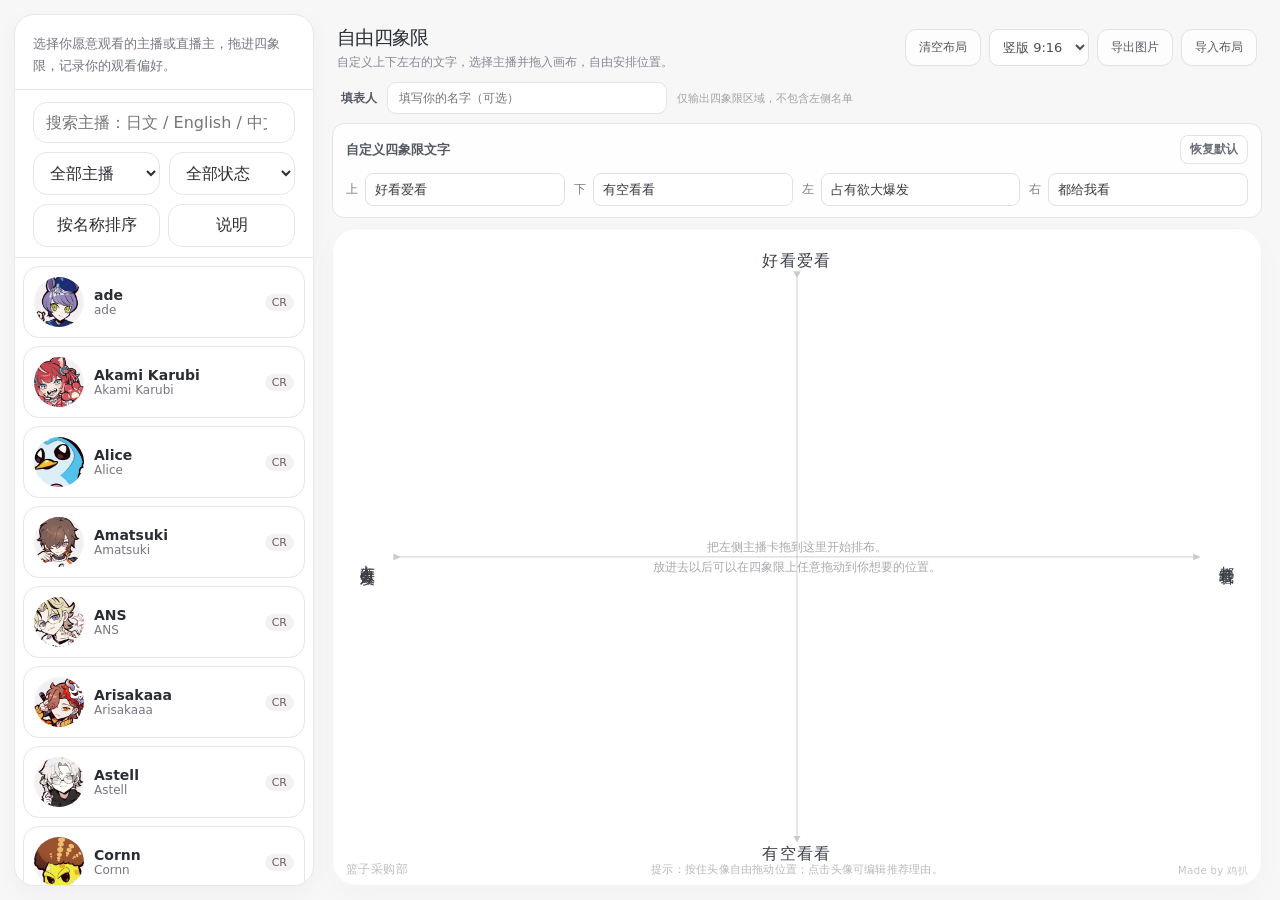
==== commit 7725efe8: "Add files via upload" ====
--- a/free-quadrant.html
+++ b/free-quadrant.html
@@ -62,8 +62,8 @@
 .card .avatar{width:64px;height:64px;font-size:15px;box-shadow:0 8px 18px rgba(70,40,50,.12)}
 .card .name{font-size:13px;font-weight:700;text-align:center;line-height:1.2;padding:0 4px;word-break:break-word}
 .card .sub{font-size:11px;color:var(--muted);text-align:center;line-height:1.2;padding:0 4px}
-.card .note{font-size:12px;line-height:1.35;text-align:center;color:#55545a;background:none;border:0;border-radius:0;padding:0;max-width:180px;white-space:nowrap;overflow:hidden;text-overflow:ellipsis;box-shadow:none;cursor:pointer}
-.card .note-input{width:148px;min-height:46px;max-height:110px;resize:vertical;overflow:auto;border:1px solid #e4cfd9;border-radius:10px;background:rgba(255,255,255,.95);padding:6px 8px;font-size:12px;line-height:1.4;font-family:inherit;color:#49414a;text-align:left;touch-action:auto;user-select:text;outline-offset:2px;box-shadow:0 4px 12px rgba(70,40,50,.05)}.card .note-input:focus{outline:2px solid #eeafc0}.card .edit-row{display:flex;align-items:flex-start;gap:4px}.card .confirm-note{border:0;border-radius:0;padding:4px 5px;background:transparent;color:#59605f;font-weight:500;font-size:20px;cursor:pointer}.card .confirm-note:hover{color:#222}.card .tools{display:none;position:absolute;top:-12px;right:-4px;gap:4px}
+.card .note{font-size:12px;line-height:1.35;text-align:center;color:#55545a;background:none;border:0;border-radius:0;padding:0;max-width:180px;white-space:normal;overflow:hidden;display:-webkit-box;-webkit-box-orient:vertical;-webkit-line-clamp:3;line-clamp:3;max-height:4.05em;text-overflow:ellipsis;overflow-wrap:anywhere;box-shadow:none;cursor:pointer}
+.card .note-editor-wrap{display:flex;flex-direction:column;gap:3px;width:164px;min-width:0}.card .note-input{display:block;box-sizing:border-box;width:100%;min-height:76px;max-height:150px;resize:vertical;overflow:auto;border:1px solid #e4cfd9;border-radius:10px;background:rgba(255,255,255,.97);padding:7px 8px;font-size:12px;line-height:1.45;font-family:inherit;color:#49414a;text-align:left;touch-action:auto;user-select:text;outline-offset:2px;box-shadow:0 4px 12px rgba(70,40,50,.05)}.card .note-input:focus{outline:2px solid #eeafc0}.card .note-count{font-size:10px;line-height:1.2;color:#99909a;text-align:right;white-space:nowrap}.card .edit-row{display:flex;align-items:flex-start;gap:4px}.card .confirm-note{border:0;border-radius:0;padding:4px 5px;background:transparent;color:#59605f;font-weight:500;font-size:20px;cursor:pointer}.card .confirm-note:hover{color:#222}.card .tools{display:none;position:absolute;top:-12px;right:-4px;gap:4px}
 .card.selected .tools{display:flex}
 .iconbtn{width:26px;height:26px;border-radius:999px;border:1px solid #e6d7de;background:#fff;color:#665f68;display:grid;place-items:center;padding:0;box-shadow:0 4px 10px rgba(70,40,50,.06)}
 .empty{position:absolute;inset:0;display:grid;place-items:center;padding:30px;text-align:center;color:#8c8790;z-index:1;pointer-events:none;font-size:13px;line-height:1.7}
@@ -2798,18 +2798,23 @@
       const row=document.createElement('div');row.className='edit-row';
       if(card.editAbort)card.editAbort.abort();
       const editAbort=new AbortController();card.editAbort=editAbort;
-      const input=document.createElement('input');input.className='note-input';input.type='text';
-      input.maxLength=300;input.value=state.placements[id]?.note||'';input.placeholder='输入推荐理由…';
-      const ok=document.createElement('button');ok.className='confirm-note';ok.textContent='√';ok.title='保存';
+      const editorWrap=document.createElement('div');editorWrap.className='note-editor-wrap';
+      const input=document.createElement('textarea');input.className='note-input';input.maxLength=300;input.rows=3;
+      input.value=state.placements[id]?.note||'';input.placeholder='输入推荐理由…（最多300字，可换行）';
+      const count=document.createElement('div');count.className='note-count';count.textContent=input.value.length+'/300';
+      input.addEventListener('input',()=>{count.textContent=input.value.length+'/300';});
+      const ok=document.createElement('button');ok.className='confirm-note';ok.textContent='√';ok.title='保存推荐理由';
       let finished=false;
       function save(){if(finished)return;finished=true;editAbort.abort();if(!state.placements[id])return;state.placements[id].note=input.value.trim();saveState();showNote();}
+      function cancel(){if(finished)return;finished=true;editAbort.abort();showNote();}
       function onOutside(e){if(!row.contains(e.target))save();}
       document.addEventListener('pointerdown',onOutside,{capture:true,signal:editAbort.signal});
       input.addEventListener('blur',()=>setTimeout(()=>{if(!row.contains(document.activeElement))save();},0));
-      input.addEventListener('keydown',e=>{if(e.key==='Enter'){e.preventDefault();save();}if(e.key==='Escape'){e.preventDefault();editAbort.abort();showNote();}});
+      input.addEventListener('keydown',e=>{if(e.key==='Escape'){e.preventDefault();cancel();}if(e.key==='Enter'&&(e.ctrlKey||e.metaKey)){e.preventDefault();save();}});
       ok.addEventListener('click',e=>{e.stopPropagation();save();});
-      for(const el of [row,input,ok])el.addEventListener('pointerdown',e=>e.stopPropagation());
-      row.append(input,ok);slot.append(row);input.focus();input.select();
+      for(const el of [row,editorWrap,input,count,ok])el.addEventListener('pointerdown',e=>e.stopPropagation());
+      editorWrap.append(input,count);row.append(editorWrap,ok);slot.append(row);input.focus();
+      input.setSelectionRange(input.value.length,input.value.length);
     }
     card.openNoteEditor=showEdit;
     showNote();
@@ -3048,7 +3053,7 @@
       if(state.oshiIds.includes(id))paintOshiOnCanvas(c,x,y,avatarRadius);
       c.textAlign='center';c.fillStyle='#282c34';c.font='600 '+namePx+'px "Noto Sans SC","Noto Sans JP",system-ui,sans-serif';
       exportText(c,quadrantDisplayName(m),x,y+avatarRadius+26,175);
-      const note=(pl.note||'').trim();if(note){c.font=notePx+'px "Noto Sans SC","PingFang SC","Microsoft YaHei",system-ui,sans-serif';c.fillStyle='#555760';let lines=wrapExportText(c,note,210,2);for(let k=0;k<lines.length;k++)c.fillText(lines[k],x,y+avatarRadius+48+k*(notePx+3));}
+      const note=(pl.note||'').trim();if(note){c.font=notePx+'px "Noto Sans SC","PingFang SC","Microsoft YaHei",system-ui,sans-serif';c.fillStyle='#555760';let lines=wrapExportText(c,note,210,3);for(let k=0;k<lines.length;k++)c.fillText(lines[k],x,y+avatarRadius+48+k*(notePx+3));}
       c.restore();
     }
     // Dedicated credits band below the quadrant frame, separated by a fine divider.
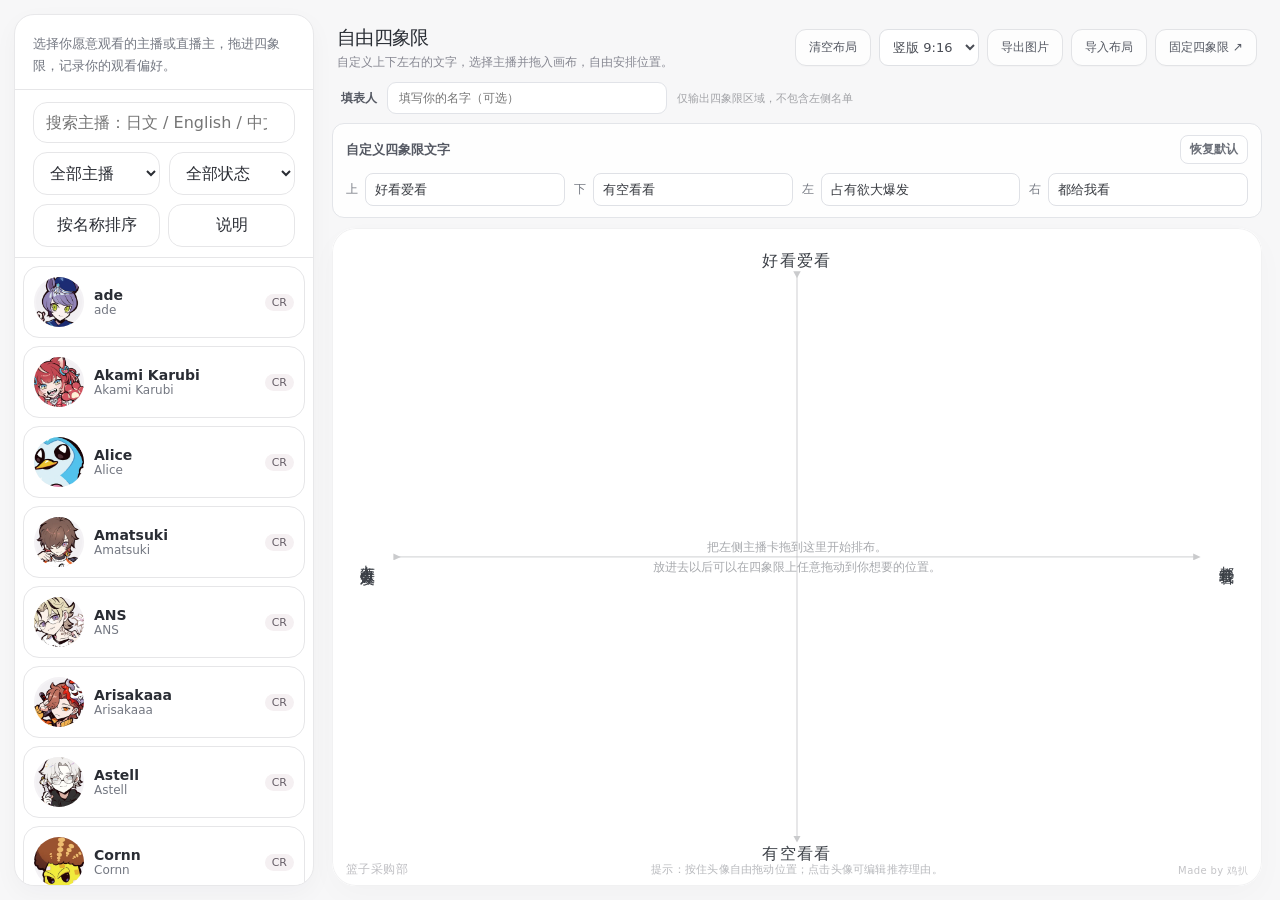
==== commit dfcf56e4: "Add files via upload" ====
--- a/free-quadrant.html
+++ b/free-quadrant.html
@@ -236,6 +236,7 @@
         <select id="exportRatio" aria-label="导出图片比例" title="选择图片比例" style="border:1px solid #dfe1e5;border-radius:9px;background:#fff;color:#4a4d55;padding:8px 9px;font-size:13px"><option value="portrait">竖版 9:16</option><option value="landscape">横版 4:3</option></select>
         <button class="toolbtn" id="export">导出图片</button>
         <button class="toolbtn" id="import">导入布局</button>
+        <a class="toolbtn" id="fixedQuadrantLink" href="./index.html" title="返回 VTuber 固定四象限" style="display:inline-flex;align-items:center;text-decoration:none">固定四象限 ↗</a>
       </div>
     </div>
     <div class="creator-line"><label for="creatorName">填表人</label><input id="creatorName" type="text" maxlength="40" placeholder="填写你的名字（可选）" autocomplete="off" aria-label="填表人名字"><span>仅输出四象限区域，不包含左侧名单</span></div>
